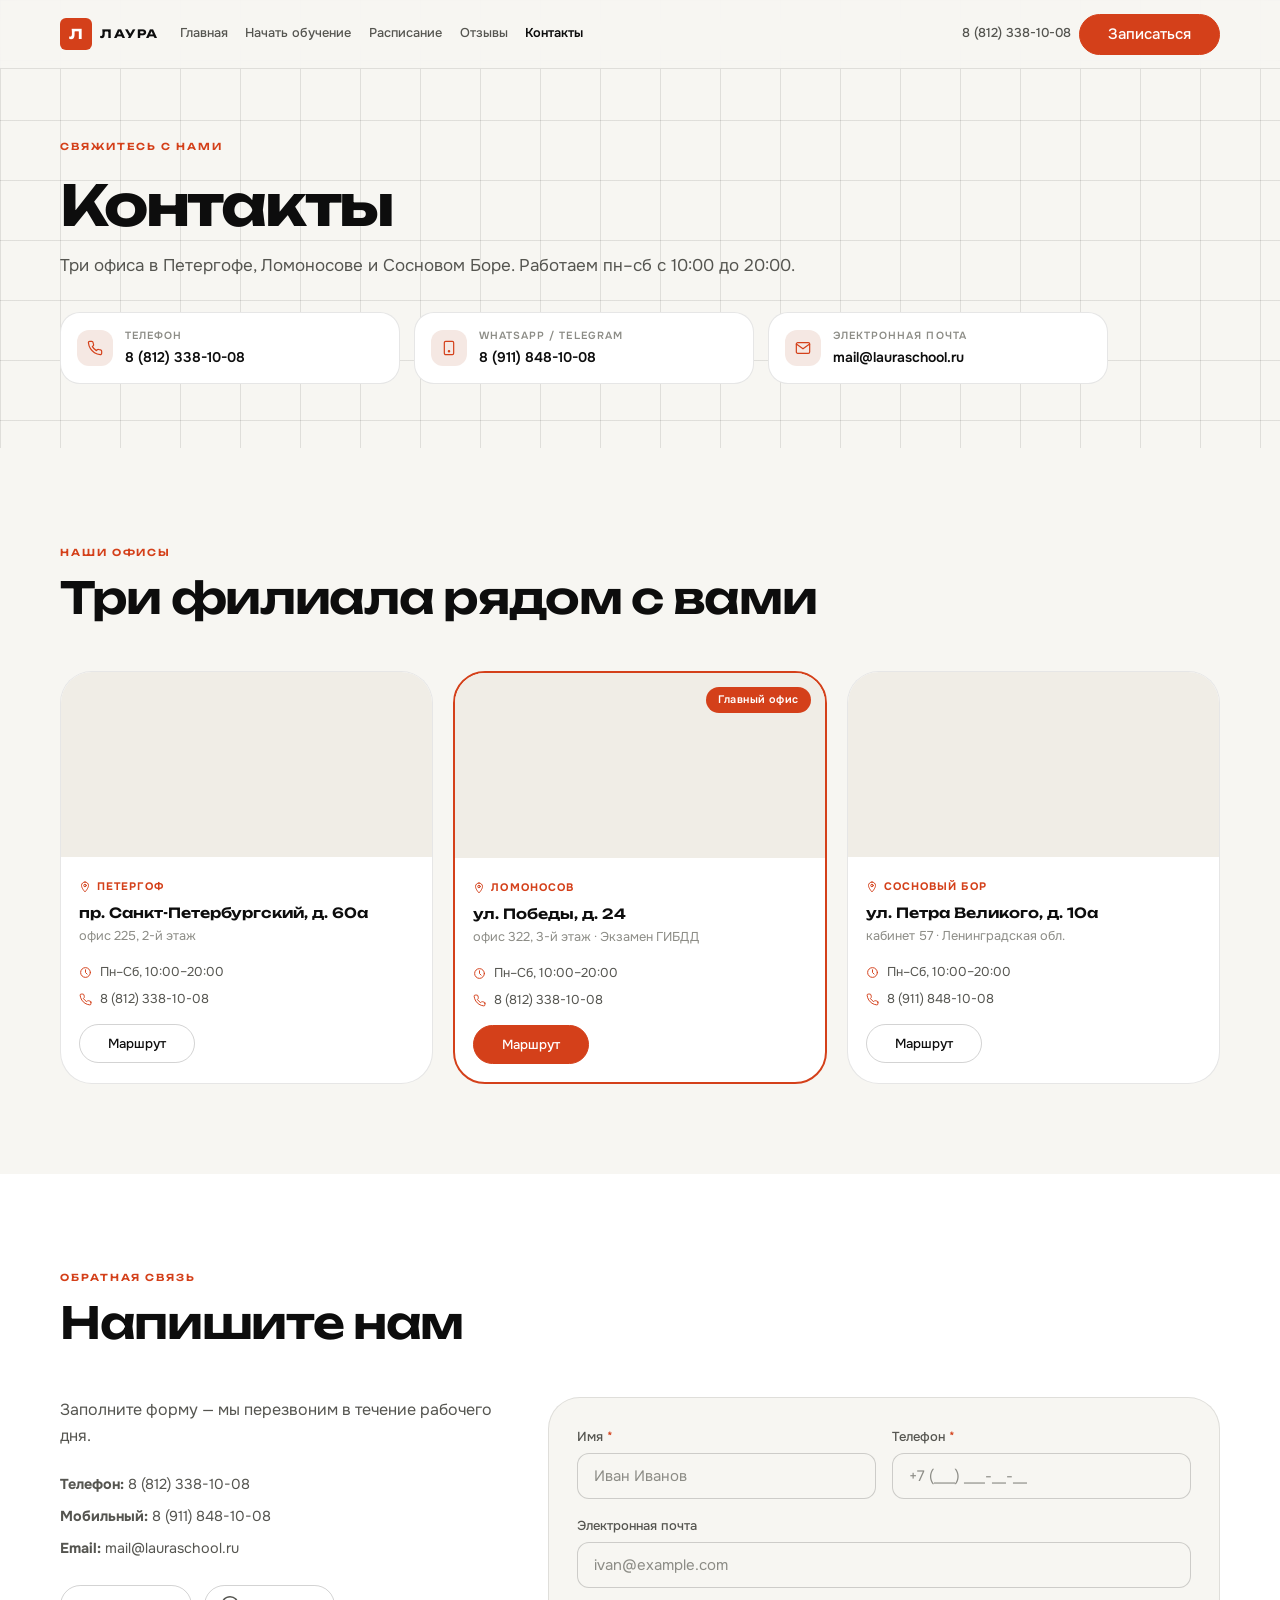
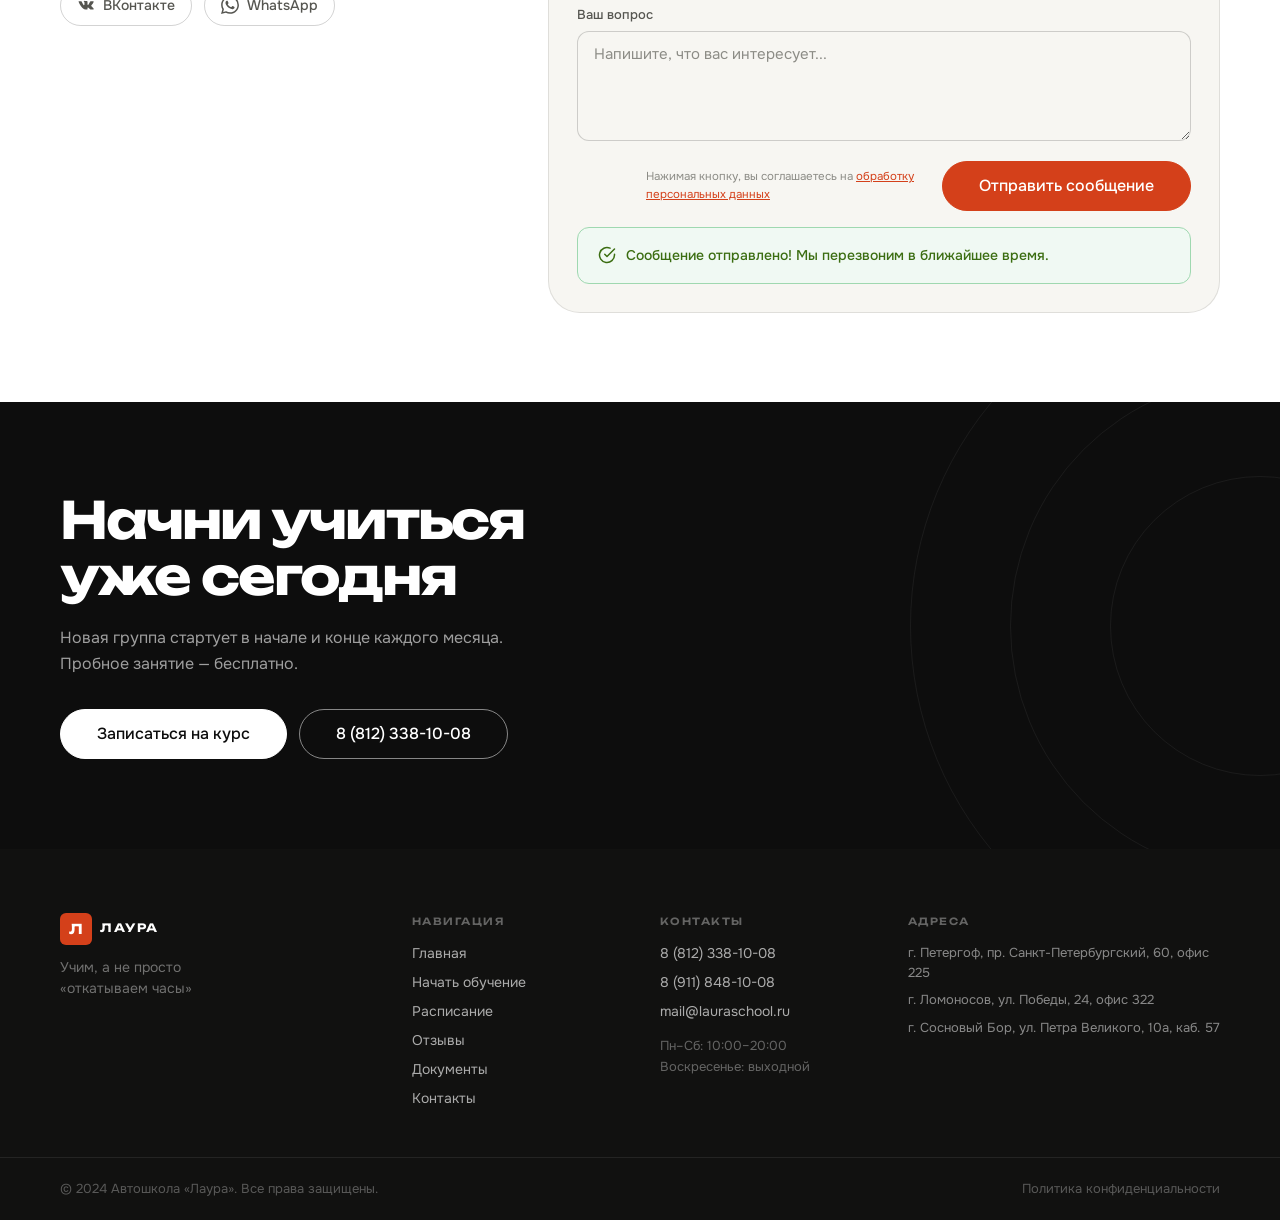
==== contacts.html @ 56fe79dd "first" ====
<!DOCTYPE html>
<html lang="ru">
<head>
  <meta charset="UTF-8">
  <meta name="viewport" content="width=device-width, initial-scale=1.0">
  <title>Контакты — Автошкола «Лаура»</title>
  <meta name="description" content="Контакты автошколы Лаура — адреса, телефоны, форма обратной связи">
  <link rel="preconnect" href="https://fonts.googleapis.com">
  <link rel="preconnect" href="https://fonts.gstatic.com" crossorigin>
  <link href="https://fonts.googleapis.com/css2?family=Unbounded:wght@300;400;600;700&family=Onest:wght@300;400;500;600&display=swap" rel="stylesheet">
  <link rel="stylesheet" href="style/main.css">
</head>
<body>
  <header class="header" id="header">
    <div class="header__inner container">
      <a href="index.html" class="logo">
        <span class="logo__mark">Л</span>
        <span class="logo__text">ЛАУРА</span>
      </a>
      <nav class="header__nav" aria-label="Основная навигация">
        <ul class="nav__list">
          <li class="nav__item"><a href="index.html" class="nav__link">Главная</a></li>
          <li class="nav__item"><a href="start.html" class="nav__link">Начать обучение</a></li>
          <li class="nav__item"><a href="schedule.html" class="nav__link">Расписание</a></li>
          <li class="nav__item"><a href="reviews.html" class="nav__link">Отзывы</a></li>
          <li class="nav__item"><a href="contacts.html" class="nav__link  nav__link--active">Контакты</a></li>
        </ul>
      </nav>
      <div class="header__actions">
        <a href="tel:88123381008" class="header__phone">8 (812) 338-10-08</a>
        <button class="btn btn--primary" onclick="openModal()">Записаться</button>
      </div>
      <button class="burger" id="burger" aria-label="Открыть меню" aria-expanded="false">
        <span class="burger__line"></span>
        <span class="burger__line"></span>
        <span class="burger__line"></span>
      </button>
    </div>
    <div class="mobile-menu" id="mobileMenu" aria-hidden="true">
      <ul class="mobile-menu__list">
        <li><a href="index.html" class="mobile-menu__link">Главная</a></li>
        <li><a href="start.html" class="mobile-menu__link">Начать обучение</a></li>
        <li><a href="schedule.html" class="mobile-menu__link">Расписание</a></li>
        <li><a href="reviews.html" class="mobile-menu__link">Отзывы</a></li>
        <li><a href="contacts.html" class="mobile-menu__link">Контакты</a></li>
      </ul>
      <a href="tel:88123381008" class="mobile-menu__phone">8 (812) 338-10-08</a>
      <button class="btn btn--primary" style="width:100%" onclick="openModal()">Записаться</button>
    </div>
  </header>
  <main>
    <section class="pg-hero">
      <div class="pg-hero__grid" aria-hidden="true"></div>
      <div class="container pg-hero__wrap">
        <span class="section__label">Свяжитесь с нами</span>
        <h1 class="pg-hero__title">Контакты</h1>
        <p class="pg-hero__sub">Три офиса в Петергофе, Ломоносове и Сосновом Боре. Работаем пн–сб с 10:00 до 20:00.</p>
        <div class="contacts-quick">
          <a href="tel:88123381008" class="cq-item">
            <div class="cq-item__ico"><svg width="16" height="16" viewBox="0 0 24 24" fill="none" stroke="currentColor" stroke-width="1.8" stroke-linecap="round"><path d="M22 16.92v3a2 2 0 01-2.18 2A19.79 19.79 0 0111.19 19a19.5 19.5 0 01-6-6A19.79 19.79 0 012.12 4.18 2 2 0 014.11 2h3a2 2 0 012 1.72c.127.96.361 1.903.7 2.81a2 2 0 01-.45 2.11L8.09 9.91a16 16 0 006 6l1.27-1.27a2 2 0 012.11-.45 12.84 12.84 0 002.81.7A2 2 0 0122 17z"/></svg></div>
            <div class="cq-item__wrap"><div class="cq-item__lbl">Телефон</div><div class="cq-item__val">8 (812) 338-10-08</div></div>
          </a>
          <a href="tel:89118481008" class="cq-item">
            <div class="cq-item__ico"><svg width="16" height="16" viewBox="0 0 24 24" fill="none" stroke="currentColor" stroke-width="1.8" stroke-linecap="round"><rect x="5" y="2" width="14" height="20" rx="2"/><circle cx="12" cy="17" r="1" fill="currentColor"/></svg></div>
            <div class="cq-item__wrap"><div class="cq-item__lbl">WhatsApp / Telegram</div><div class="cq-item__val">8 (911) 848-10-08</div></div>
          </a>
          <a href="mailto:mail@lauraschool.ru" class="cq-item">
            <div class="cq-item__ico"><svg width="16" height="16" viewBox="0 0 24 24" fill="none" stroke="currentColor" stroke-width="1.8" stroke-linecap="round"><path d="M4 4h16c1.1 0 2 .9 2 2v12c0 1.1-.9 2-2 2H4c-1.1 0-2-.9-2-2V6c0-1.1.9-2 2-2z"/><polyline points="22,6 12,13 2,6"/></svg></div>
            <div class="cq-item__wrap"><div class="cq-item__lbl">Электронная почта</div><div class="cq-item__val">mail@lauraschool.ru</div></div>
          </a>
        </div>
      </div>
    </section>

    <section class="section" style="background:var(--bg)">
      <div class="container">
        <div class="section__header"><span class="section__label">Наши офисы</span><h2 class="section__title">Три филиала рядом с вами</h2></div>
        <div class="offices">
          <article class="office-card">
            <div class="office-card__map"><iframe src="https://yandex.ru/map-widget/v1/?ll=29.9069%2C59.8756&z=16&text=%D0%9F%D0%B5%D1%82%D0%B5%D1%80%D0%B3%D0%BE%D1%84%20%D0%A1%D0%B0%D0%BD%D0%BA%D1%82-%D0%9F%D0%B5%D1%82%D0%B5%D1%80%D0%B1%D1%83%D1%80%D0%B3%D1%81%D0%BA%D0%B8%D0%B9%2060" width="100%" height="185" style="border:0" allowfullscreen loading="lazy" title="Офис в Петергофе"></iframe></div>
            <div class="office-card__body">
              <div class="office-card__city"><svg width="12" height="12" viewBox="0 0 24 24" fill="none" stroke="currentColor" stroke-width="2" stroke-linecap="round"><path d="M12 2C8.13 2 5 5.13 5 9c0 5.25 7 13 7 13s7-7.75 7-13c0-3.87-3.13-7-7-7z"/><circle cx="12" cy="9" r="2.5"/></svg>Петергоф</div>
              <h3 class="office-card__addr">пр. Санкт-Петербургский, д. 60а</h3>
              <p class="office-card__det">офис 225, 2-й этаж</p>
              <ul class="office-card__info">
                <li><svg width="13" height="13" viewBox="0 0 24 24" fill="none" stroke="currentColor" stroke-width="1.8" stroke-linecap="round"><circle cx="12" cy="12" r="9"/><path d="M12 7v5l3 3"/></svg>Пн–Сб, 10:00–20:00</li>
                <li><svg width="13" height="13" viewBox="0 0 24 24" fill="none" stroke="currentColor" stroke-width="1.8" stroke-linecap="round"><path d="M22 16.92v3a2 2 0 01-2.18 2A19.79 19.79 0 0111.19 19a19.5 19.5 0 01-6-6A19.79 19.79 0 012.12 4.18 2 2 0 014.11 2h3a2 2 0 012 1.72c.127.96.361 1.903.7 2.81a2 2 0 01-.45 2.11L8.09 9.91a16 16 0 006 6l1.27-1.27a2 2 0 012.11-.45 12.84 12.84 0 002.81.7A2 2 0 0122 17z"/></svg>8 (812) 338-10-08</li>
              </ul>
              <a href="https://yandex.ru/maps/?text=Петергоф+пр.+Санкт-Петербургский+60" target="_blank" rel="noopener" class="btn btn--outline" style="margin-top:.875rem;font-size:.82rem">Маршрут</a>
            </div>
          </article>
          <article class="office-card office-card--main">
            <div class="office-card__badge">Главный офис</div>
            <div class="office-card__map"><iframe src="https://yandex.ru/map-widget/v1/?ll=29.7742%2C59.9063&z=16&text=%D0%9B%D0%BE%D0%BC%D0%BE%D0%BD%D0%BE%D1%81%D0%BE%D0%B2%20%D1%83%D0%BB.%20%D0%9F%D0%BE%D0%B1%D0%B5%D0%B4%D1%8B%2024" width="100%" height="185" style="border:0" allowfullscreen loading="lazy" title="Офис в Ломоносове"></iframe></div>
            <div class="office-card__body">
              <div class="office-card__city"><svg width="12" height="12" viewBox="0 0 24 24" fill="none" stroke="currentColor" stroke-width="2" stroke-linecap="round"><path d="M12 2C8.13 2 5 5.13 5 9c0 5.25 7 13 7 13s7-7.75 7-13c0-3.87-3.13-7-7-7z"/><circle cx="12" cy="9" r="2.5"/></svg>Ломоносов</div>
              <h3 class="office-card__addr">ул. Победы, д. 24</h3>
              <p class="office-card__det">офис 322, 3-й этаж · Экзамен ГИБДД</p>
              <ul class="office-card__info">
                <li><svg width="13" height="13" viewBox="0 0 24 24" fill="none" stroke="currentColor" stroke-width="1.8" stroke-linecap="round"><circle cx="12" cy="12" r="9"/><path d="M12 7v5l3 3"/></svg>Пн–Сб, 10:00–20:00</li>
                <li><svg width="13" height="13" viewBox="0 0 24 24" fill="none" stroke="currentColor" stroke-width="1.8" stroke-linecap="round"><path d="M22 16.92v3a2 2 0 01-2.18 2A19.79 19.79 0 0111.19 19a19.5 19.5 0 01-6-6A19.79 19.79 0 012.12 4.18 2 2 0 014.11 2h3a2 2 0 012 1.72c.127.96.361 1.903.7 2.81a2 2 0 01-.45 2.11L8.09 9.91a16 16 0 006 6l1.27-1.27a2 2 0 012.11-.45 12.84 12.84 0 002.81.7A2 2 0 0122 17z"/></svg>8 (812) 338-10-08</li>
              </ul>
              <a href="https://yandex.ru/maps/?text=Ломоносов+улица+Победы+24" target="_blank" rel="noopener" class="btn btn--primary" style="margin-top:.875rem;font-size:.82rem">Маршрут</a>
            </div>
          </article>
          <article class="office-card">
            <div class="office-card__map"><iframe src="https://yandex.ru/map-widget/v1/?ll=29.1163%2C59.8962&z=16&text=%D0%A1%D0%BE%D1%81%D0%BD%D0%BE%D0%B2%D1%8B%D0%B9%20%D0%91%D0%BE%D1%80%20%D0%9F%D0%B5%D1%82%D1%80%D0%B0%20%D0%92%D0%B5%D0%BB%D0%B8%D0%BA%D0%BE%D0%B3%D0%BE%2010%D0%B0" width="100%" height="185" style="border:0" allowfullscreen loading="lazy" title="Офис в Сосновом Боре"></iframe></div>
            <div class="office-card__body">
              <div class="office-card__city"><svg width="12" height="12" viewBox="0 0 24 24" fill="none" stroke="currentColor" stroke-width="2" stroke-linecap="round"><path d="M12 2C8.13 2 5 5.13 5 9c0 5.25 7 13 7 13s7-7.75 7-13c0-3.87-3.13-7-7-7z"/><circle cx="12" cy="9" r="2.5"/></svg>Сосновый Бор</div>
              <h3 class="office-card__addr">ул. Петра Великого, д. 10а</h3>
              <p class="office-card__det">кабинет 57 · Ленинградская обл.</p>
              <ul class="office-card__info">
                <li><svg width="13" height="13" viewBox="0 0 24 24" fill="none" stroke="currentColor" stroke-width="1.8" stroke-linecap="round"><circle cx="12" cy="12" r="9"/><path d="M12 7v5l3 3"/></svg>Пн–Сб, 10:00–20:00</li>
                <li><svg width="13" height="13" viewBox="0 0 24 24" fill="none" stroke="currentColor" stroke-width="1.8" stroke-linecap="round"><path d="M22 16.92v3a2 2 0 01-2.18 2A19.79 19.79 0 0111.19 19a19.5 19.5 0 01-6-6A19.79 19.79 0 012.12 4.18 2 2 0 014.11 2h3a2 2 0 012 1.72c.127.96.361 1.903.7 2.81a2 2 0 01-.45 2.11L8.09 9.91a16 16 0 006 6l1.27-1.27a2 2 0 012.11-.45 12.84 12.84 0 002.81.7A2 2 0 0122 17z"/></svg>8 (911) 848-10-08</li>
              </ul>
              <a href="https://yandex.ru/maps/?text=Сосновый+Бор+Петра+Великого+10а" target="_blank" rel="noopener" class="btn btn--outline" style="margin-top:.875rem;font-size:.82rem">Маршрут</a>
            </div>
          </article>
        </div>
      </div>
    </section>

    <section class="section" style="background:var(--surface)">
      <div class="container">
        <div class="section__header"><span class="section__label">Обратная связь</span><h2 class="section__title">Напишите нам</h2></div>
        <div class="contact-layout">
          <div>
            <p style="font-size:1rem;color:var(--tx2);line-height:1.65;margin-bottom:1.5rem">Заполните форму — мы перезвоним в течение рабочего дня.</p>
            <address>
              <p style="font-size:.9rem;color:var(--tx2);margin-bottom:.5rem"><strong>Телефон:</strong> <a href="tel:88123381008">8 (812) 338-10-08</a></p>
              <p style="font-size:.9rem;color:var(--tx2);margin-bottom:.5rem"><strong>Мобильный:</strong> <a href="tel:89118481008">8 (911) 848-10-08</a></p>
              <p style="font-size:.9rem;color:var(--tx2);margin-bottom:1.5rem"><strong>Email:</strong> <a href="mailto:mail@lauraschool.ru">mail@lauraschool.ru</a></p>
            </address>
            <div class="social-links">
              <a href="https://vk.com/lauraschool" target="_blank" rel="noopener" class="soc-link">
                <svg width="18" height="18" viewBox="0 0 24 24" fill="currentColor"><path d="M21.547 7h-3.29a.743.743 0 00-.655.392s-1.312 2.416-1.734 3.23C14.734 12.813 14 12.126 14 11.11V7.603A1.104 1.104 0 0012.896 6.5h-2.474a1.982 1.982 0 00-1.75.813s1.255-.204 1.255 1.49c0 .42.022 1.626.04 2.64a.73.73 0 01-1.272.503 21.54 21.54 0 01-2.498-4.543.693.693 0 00-.63-.403h-2.99a.508.508 0 00-.48.685C3.005 10.175 6.918 18 11.38 18h1.878a.742.742 0 00.742-.742v-1.135a.73.73 0 011.23-.53l2.247 2.112a1.09 1.09 0 00.746.295h2.953c1.424 0 1.424-.988.647-1.753-.546-.538-2.518-2.617-2.518-2.617a1.02 1.02 0 01-.078-1.323c.637-.84 1.68-2.212 2.122-2.8.603-.804 1.697-2.507.197-2.507z"/></svg>
                ВКонтакте
              </a>
              <a href="https://wa.me/79118481008" target="_blank" rel="noopener" class="soc-link">
                <svg width="18" height="18" viewBox="0 0 24 24" fill="currentColor"><path d="M17.472 14.382c-.297-.149-1.758-.867-2.03-.967-.273-.099-.471-.148-.67.15-.197.297-.767.966-.94 1.164-.173.199-.347.223-.644.075-.297-.15-1.255-.463-2.39-1.475-.883-.788-1.48-1.761-1.653-2.059-.173-.297-.018-.458.13-.606.134-.133.298-.347.446-.52.149-.174.198-.298.298-.497.099-.198.05-.371-.025-.52-.075-.149-.669-1.612-.916-2.207-.242-.579-.487-.5-.669-.51-.173-.008-.371-.01-.57-.01-.198 0-.52.074-.792.372-.272.297-1.04 1.016-1.04 2.479 0 1.462 1.065 2.875 1.213 3.074.149.198 2.096 3.2 5.077 4.487.709.306 1.262.489 1.694.625.712.227 1.36.195 1.871.118.571-.085 1.758-.719 2.006-1.413.248-.694.248-1.289.173-1.413-.074-.124-.272-.198-.57-.347m-5.421 7.403h-.004a9.87 9.87 0 01-5.031-1.378l-.361-.214-3.741.982.998-3.648-.235-.374a9.86 9.86 0 01-1.51-5.26c.001-5.45 4.436-9.884 9.888-9.884 2.64 0 5.122 1.03 6.988 2.898a9.825 9.825 0 012.893 6.994c-.003 5.45-4.437 9.884-9.885 9.884m8.413-18.297A11.815 11.815 0 0012.05 0C5.495 0 .16 5.335.157 11.892c0 2.096.547 4.142 1.588 5.945L.057 24l6.305-1.654a11.882 11.882 0 005.683 1.448h.005c6.554 0 11.89-5.335 11.893-11.893a11.821 11.821 0 00-3.48-8.413z"/></svg>
                WhatsApp
              </a>
            </div>
          </div>
          <form class="contact-form" onsubmit="submitContact(event)" novalidate>
            <div class="form-fields">
              <div class="fields-row">
                <div class="field">
                  <label class="field__lbl" for="cf-name">Имя <span class="field__req">*</span></label>
                  <input class="field__inp" type="text" id="cf-name" name="name" placeholder="Иван Иванов" required autocomplete="name">
                </div>
                <div class="field">
                  <label class="field__lbl" for="cf-phone">Телефон <span class="field__req">*</span></label>
                  <input class="field__inp" type="tel" id="cf-phone" name="phone" placeholder="+7 (___) ___-__-__" required autocomplete="tel">
                </div>
              </div>
              <div class="field">
                <label class="field__lbl" for="cf-email">Электронная почта</label>
                <input class="field__inp" type="email" id="cf-email" name="email" placeholder="ivan@example.com" autocomplete="email">
              </div>
              <div class="field">
                <label class="field__lbl" for="cf-msg">Ваш вопрос</label>
                <textarea class="field__inp field__area" id="cf-msg" name="message" placeholder="Напишите, что вас интересует..." rows="4"></textarea>
              </div>
            </div>
            <div class="contact-form__footer">
              <p class="modal__privacy" style="text-align:left;max-width:280px">Нажимая кнопку, вы соглашаетесь на <a href="http://www.lauraschool.ru/img/documents/privat-policy.pdf" target="_blank">обработку персональных данных</a></p>
              <button type="submit" class="btn btn--primary btn--large">Отправить сообщение</button>
            </div>
            <div class="form-success" id="contactSuccess" hidden>
              <svg width="18" height="18" viewBox="0 0 24 24" fill="none" stroke="currentColor" stroke-width="2" stroke-linecap="round" stroke-linejoin="round"><path d="M22 11.08V12a10 10 0 11-5.93-9.14"/><polyline points="22 4 12 14.01 9 11.01"/></svg>
              Сообщение отправлено! Мы перезвоним в ближайшее время.
            </div>
          </form>
        </div>
      </div>
    </section>
    <section class="cta">
      <div class="container cta__inner">
        <div class="cta__body">
          <h2 class="cta__title">Начни учиться<br>уже сегодня</h2>
          <p class="cta__text">Новая группа стартует в начале и конце каждого месяца. Пробное занятие — бесплатно.</p>
          <div class="cta__btns">
            <button class="btn btn--white btn--large" onclick="openModal()">Записаться на курс</button>
            <a href="tel:88123381008" class="btn btn--outline-white btn--large">8 (812) 338-10-08</a>
          </div>
        </div>
        <div class="cta__rings" aria-hidden="true">
          <div class="cta__ring cta__ring--1"></div>
          <div class="cta__ring cta__ring--2"></div>
          <div class="cta__ring cta__ring--3"></div>
        </div>
      </div>
    </section>
  </main>
  <footer class="footer">
    <div class="container">
      <div class="footer__grid">
        <div>
          <a href="index.html" class="logo">
            <span class="logo__mark">Л</span>
            <span class="logo__text" style="color:#fff">ЛАУРА</span>
          </a>
          <p class="footer__tag">Учим, а не просто<br>«откатываем часы»</p>
        </div>
        <div>
          <p class="footer__ttl">Навигация</p>
          <ul class="footer__list">
            <li><a href="index.html">Главная</a></li>
            <li><a href="start.html">Начать обучение</a></li>
            <li><a href="schedule.html">Расписание</a></li>
            <li><a href="reviews.html">Отзывы</a></li>
            <li><a href="documents.html">Документы</a></li>
            <li><a href="contacts.html">Контакты</a></li>
          </ul>
        </div>
        <div>
          <p class="footer__ttl">Контакты</p>
          <ul class="footer__list">
            <li><a href="tel:88123381008">8 (812) 338-10-08</a></li>
            <li><a href="tel:89118481008">8 (911) 848-10-08</a></li>
            <li><a href="mailto:mail@lauraschool.ru">mail@lauraschool.ru</a></li>
          </ul>
          <p class="footer__hrs">Пн–Сб: 10:00–20:00<br>Воскресенье: выходной</p>
        </div>
        <div class="footer__addr-col">
          <p class="footer__ttl">Адреса</p>
          <ul class="footer__list">
            <li>г. Петергоф, пр. Санкт-Петербургский, 60, офис 225</li>
            <li>г. Ломоносов, ул. Победы, 24, офис 322</li>
            <li>г. Сосновый Бор, ул. Петра Великого, 10а, каб. 57</li>
          </ul>
        </div>
      </div>
    </div>
    <div class="footer__bot">
      <div class="container">
        <p>© 2024 Автошкола «Лаура». Все права защищены.</p>
        <a href="http://www.lauraschool.ru/img/documents/privat-policy.pdf" target="_blank" rel="noopener">Политика конфиденциальности</a>
      </div>
    </div>
  </footer>
  <div class="modal-overlay" id="modalOverlay" aria-hidden="true" role="dialog" aria-modal="true" aria-label="Запись на курс">
    <div class="modal">
      <button class="modal__close" onclick="closeModal()" aria-label="Закрыть">
        <svg width="18" height="18" viewBox="0 0 20 20" fill="none"><path d="M4 4l12 12M16 4L4 16" stroke="currentColor" stroke-width="1.8" stroke-linecap="round"/></svg>
      </button>
      <h2 class="modal__title">Записаться на курс</h2>
      <p class="modal__sub">Оставьте заявку — мы перезвоним в ближайшее время</p>
      <form class="modal__form" onsubmit="submitForm(event)" novalidate>
        <div class="field">
          <label class="field__lbl" for="m-name">Ваше имя</label>
          <input class="field__inp" type="text" id="m-name" name="name" placeholder="Иван Иванов" required autocomplete="name">
        </div>
        <div class="field">
          <label class="field__lbl" for="m-phone">Номер телефона</label>
          <input class="field__inp" type="tel" id="m-phone" name="phone" placeholder="+7 (___) ___-__-__" required autocomplete="tel">
        </div>
        <div class="field">
          <label class="field__lbl" for="m-cat">Категория</label>
          <select class="field__inp" id="m-cat" name="category">
            <option value="B">Категория B (автомобиль)</option>
            <option value="A">Категория A (мотоцикл)</option>
          </select>
        </div>
        <button type="submit" class="btn btn--primary btn--full">Отправить заявку</button>
        <p class="modal__privacy">Нажимая кнопку, вы соглашаетесь на <a href="http://www.lauraschool.ru/img/documents/privat-policy.pdf" target="_blank">обработку персональных данных</a></p>
      </form>
    </div>
  </div>
  <script src="javascript/main.js"></script>
</body>
</html>
---- style/main.css ----
/* ============================================================
   АВТОШКОЛА «ЛАУРА» — style.css  v6
   Одна светлая тема · Полная адаптивность
   ============================================================ */

/* ── TOKENS ────────────────────────────────────────────────── */
:root {
  --accent:      #d4401a;
  --accent-lt:   #f5e8e3;
  --accent-dk:   #a02e10;
  --bg:          #f7f6f2;
  --surface:     #ffffff;
  --surface-alt: #f0ede6;
  --tx1: #0d0d0d;
  --tx2: #555550;
  --tx3: #8c8c86;
  --bd:    rgba(13,13,13,.10);
  --bd-md: rgba(13,13,13,.18);
  --fh: 'Unbounded', sans-serif;
  --fb: 'Onest', sans-serif;
  --r-sm: 6px; --r-md: 12px; --r-lg: 20px; --r-xl: 32px; --r-pill: 9999px;
  --sh-card:  0 2px 20px rgba(13,13,13,.06), 0 1px 4px rgba(13,13,13,.04);
  --sh-hover: 0 8px 40px rgba(13,13,13,.12), 0 2px 8px rgba(13,13,13,.06);
  --ease: .25s cubic-bezier(.4,0,.2,1);
  --ease-md: .4s cubic-bezier(.4,0,.2,1);
  --max-w: 1240px;
  --pad-x: clamp(1rem, 4vw, 2.5rem);
  --hdr-h: 68px;
}

/* ── RESET ─────────────────────────────────────────────────── */
*, *::before, *::after { box-sizing: border-box; margin: 0; padding: 0; }
html { scroll-behavior: smooth; -webkit-text-size-adjust: 100%; }
body {
  font-family: var(--fb); font-size: 1rem; line-height: 1.65;
  color: var(--tx1); background: var(--bg); -webkit-font-smoothing: antialiased;
}
img       { display: block; max-width: 100%; height: auto; }
a         { color: inherit; text-decoration: none; }
ul, ol    { list-style: none; }
button    { cursor: pointer; font-family: inherit; }
address   { font-style: normal; }

/* ── LAYOUT ────────────────────────────────────────────────── */
.container { width: 100%; max-width: var(--max-w); margin: 0 auto; padding: 0 var(--pad-x); }
.section   { padding: clamp(3rem, 7vw, 6rem) 0; }
.section__header { margin-bottom: clamp(1.75rem, 4vw, 3rem); }
.section__label  {
  display: inline-block; font-family: var(--fh);
  font-size: .6rem; font-weight: 600; letter-spacing: .2em; text-transform: uppercase;
  color: var(--accent); margin-bottom: .75rem;
}
.section__title  {
  font-family: var(--fh); font-size: clamp(1.5rem, 3.5vw, 2.75rem);
  font-weight: 600; line-height: 1.15; letter-spacing: -.03em; color: var(--tx1);
}

/* ── BUTTONS ───────────────────────────────────────────────── */
.btn {
  display: inline-flex; align-items: center; justify-content: center; gap: .5rem;
  padding: .75rem 1.75rem;
  border-radius: var(--r-pill);
  font-family: var(--fb); font-size: .9375rem; font-weight: 500; line-height: 1;
  border: 1.5px solid transparent;
  transition: background var(--ease), color var(--ease), border-color var(--ease), transform var(--ease), box-shadow var(--ease);
  white-space: nowrap; cursor: pointer; text-decoration: none;
}
.btn:active { transform: scale(.97); }
.btn--primary { background: var(--accent); color: #fff; border-color: var(--accent); }
.btn--primary:hover { background: var(--accent-dk); border-color: var(--accent-dk); box-shadow: 0 4px 20px rgba(212,64,26,.35); }
.btn--outline { background: transparent; color: var(--tx1); border-color: var(--bd-md); }
.btn--outline:hover { background: var(--tx1); color: #fff; border-color: var(--tx1); }
.btn--white   { background: #fff; color: #0d0d0d; border-color: #fff; }
.btn--white:hover { background: var(--bg); }
.btn--outline-white { background: transparent; color: #fff; border-color: rgba(255,255,255,.5); }
.btn--outline-white:hover { background: rgba(255,255,255,.12); border-color: #fff; }
.btn--large { padding: 1rem 2.25rem; font-size: 1rem; }
.btn--full  { width: 100%; }

/* ── HEADER ────────────────────────────────────────────────── */
.header {
  position: fixed; top: 0; left: 0; right: 0; z-index: 100;
  background: rgba(247,246,242,.92);
  backdrop-filter: blur(16px); -webkit-backdrop-filter: blur(16px);
  border-bottom: 1px solid var(--bd);
  transition: background var(--ease), box-shadow var(--ease);
}
.header--scrolled { background: rgba(247,246,242,.98); box-shadow: 0 1px 20px rgba(13,13,13,.08); }
.header__inner { display: flex; align-items: center; height: var(--hdr-h); }

/* Logo */
.logo { display: flex; align-items: center; gap: .5rem; flex-shrink: 0; margin-right: .75rem; }
.logo__mark {
  display: flex; align-items: center; justify-content: center;
  width: 32px; height: 32px; background: var(--accent); color: #fff;
  border-radius: var(--r-sm); font-family: var(--fh); font-size: .85rem; font-weight: 700; flex-shrink: 0;
}
.logo__text {
  font-family: var(--fh); font-size: .72rem; font-weight: 700;
  letter-spacing: .14em; color: var(--tx1); white-space: nowrap;
}

/* Nav */
.header__nav { flex: 1 1 auto; min-width: 0; overflow: hidden; margin-right: .5rem; }
.nav__list   { display: flex; align-items: center; flex-wrap: nowrap; white-space: nowrap; }
.nav__link   {
  display: block; padding: .4rem .55rem; border-radius: var(--r-pill);
  font-size: .8rem; font-weight: 500; white-space: nowrap; color: var(--tx2);
  transition: color var(--ease), background var(--ease);
}
.nav__link:hover    { color: var(--tx1); background: var(--surface-alt); }
.nav__link--active  { color: var(--tx1); font-weight: 600; }

/* Header actions */
.header__actions { display: flex; align-items: center; gap: .5rem; flex-shrink: 0; margin-left: auto; }
.header__phone   { font-size: .8rem; font-weight: 500; color: var(--tx2); white-space: nowrap; transition: color var(--ease); }
.header__phone:hover { color: var(--accent); }

/* Burger */
.burger {
  display: none; flex-direction: column; justify-content: center; gap: 5px;
  width: 40px; height: 40px; background: none; border: none; padding: 8px; flex-shrink: 0; margin-left: .5rem;
}
.burger__line { display: block; height: 1.5px; background: var(--tx1); border-radius: 2px; transition: transform var(--ease), opacity var(--ease); }
.burger--open .burger__line:nth-child(1) { transform: rotate(45deg) translate(4.5px,4.5px); }
.burger--open .burger__line:nth-child(2) { opacity: 0; }
.burger--open .burger__line:nth-child(3) { transform: rotate(-45deg) translate(4.5px,-4.5px); }

/* Mobile menu */
.mobile-menu { display: none; background: var(--surface); border-top: 1px solid var(--bd); padding: 1.5rem var(--pad-x) 2rem; }
.mobile-menu--open { display: block; }
.mobile-menu__list { display: flex; flex-direction: column; gap: 0; margin-bottom: 1.25rem; }
.mobile-menu__link { display: block; padding: .75rem 0; font-size: 1.0625rem; font-weight: 500; color: var(--tx1); border-bottom: 1px solid var(--bd); }
.mobile-menu__phone { display: block; font-size: 1.25rem; font-weight: 600; margin-bottom: 1rem; color: var(--tx1); }

/* ── HERO ──────────────────────────────────────────────────── */
.hero {
  position: relative; min-height: 100svh;
  display: flex; align-items: center;
  background: var(--bg); padding-top: var(--hdr-h); overflow: hidden;
}
.hero__bg-grid {
  position: absolute; inset: 0;
  background-image: linear-gradient(var(--bd) 1px,transparent 1px), linear-gradient(90deg,var(--bd) 1px,transparent 1px);
  background-size: 60px 60px; pointer-events: none;
}
.hero__glow  { position: absolute; border-radius: 50%; pointer-events: none; }
.hero__glow--1 { width: 600px; height: 600px; right: -200px; top: -150px; background: radial-gradient(circle,rgba(212,64,26,.08),transparent 70%); }
.hero__glow--2 { width: 400px; height: 400px; left: -100px; bottom: 0; background: radial-gradient(circle,rgba(212,64,26,.05),transparent 70%); }
.hero__inner {
  position: relative; display: grid; grid-template-columns: 1fr 1fr;
  gap: clamp(2rem,5vw,5rem); align-items: center;
  padding-top: clamp(2rem,5vw,4rem); padding-bottom: clamp(2rem,5vw,4rem);
}
.hero__content { max-width: 560px; }
.badge { display: inline-flex; align-items: center; gap: .5rem; padding: .375rem 1rem; border-radius: var(--r-pill); background: var(--accent-lt); font-size: .8125rem; font-weight: 500; color: var(--accent); margin-bottom: 1.5rem; }
.badge__dot { width: 7px; height: 7px; border-radius: 50%; background: var(--accent); animation: pulse 2s infinite; }
@keyframes pulse { 0%,100%{opacity:1} 50%{opacity:.4} }
.hero__title { font-family: var(--fh); font-size: clamp(2.25rem,5.5vw,4.5rem); font-weight: 700; line-height: 1.05; letter-spacing: -.04em; color: var(--tx1); margin-bottom: 1.25rem; }
.hero__title em { font-style: italic; color: var(--accent); }
.hero__sub  { font-size: clamp(.9375rem,1.5vw,1.125rem); color: var(--tx2); max-width: 440px; margin-bottom: 2rem; line-height: 1.6; }
.prices     { display: flex; align-items: center; gap: 1.5rem; padding: 1.25rem 1.5rem; background: var(--surface); border: 1px solid var(--bd); border-radius: var(--r-lg); margin-bottom: 1rem; flex-wrap: wrap; }
.prices__item { display: flex; flex-direction: column; gap: .2rem; }
.prices__cat  { font-size: .72rem; font-weight: 600; text-transform: uppercase; letter-spacing: .08em; color: var(--tx3); }
.prices__val  { font-family: var(--fh); font-size: 1.375rem; font-weight: 700; color: var(--tx1); }
.prices__note { font-size: .72rem; color: var(--tx3); }
.prices__div  { width: 1px; height: 40px; background: var(--bd-md); flex-shrink: 0; }
.hero__trial  { display: flex; align-items: center; gap: .5rem; font-size: .875rem; font-weight: 500; color: var(--tx2); margin-bottom: 2rem; }
.hero__actions { display: flex; flex-wrap: wrap; gap: .75rem; }
.hero__visual  { display: flex; flex-direction: column; gap: 1rem; }
.card-car       { background: var(--tx1); color: #fff; border-radius: var(--r-xl); padding: 2rem; }
.card-car__label{ font-size: .72rem; font-weight: 500; text-transform: uppercase; letter-spacing: .1em; color: rgba(255,255,255,.5); margin-bottom: .375rem; }
.card-car__model{ font-family: var(--fh); font-size: 1.5rem; font-weight: 600; margin-bottom: 1rem; }
.card-car__tags { display: flex; flex-wrap: wrap; gap: .5rem; margin-bottom: 1.5rem; }
.tag            { padding: .25rem .75rem; border-radius: var(--r-pill); border: 1px solid rgba(255,255,255,.2); font-size: .72rem; font-weight: 500; color: rgba(255,255,255,.8); }
.card-car__icon { color: #fff; opacity: .8; }
.card-car__icon svg { width: 100%; height: auto; }
.stat-cards { display: grid; grid-template-columns: repeat(3,1fr); gap: .75rem; }
.stat-card  { background: var(--surface); border: 1px solid var(--bd); border-radius: var(--r-lg); padding: 1.25rem 1rem; text-align: center; transition: box-shadow var(--ease),transform var(--ease); }
.stat-card:hover { box-shadow: var(--sh-card); transform: translateY(-2px); }
.stat-card__num   { display: block; font-family: var(--fh); font-size: 1.75rem; font-weight: 700; color: var(--accent); line-height: 1; margin-bottom: .25rem; }
.stat-card__label { font-size: .72rem; color: var(--tx3); font-weight: 500; }
.hero__scroll {
  position: absolute; bottom: 2rem; left: 50%; transform: translateX(-50%);
  display: flex; flex-direction: column; align-items: center; gap: .375rem;
  font-size: .68rem; text-transform: uppercase; letter-spacing: .12em; color: var(--tx3);
  text-decoration: none; animation: scrollBounce 2s infinite; transition: color var(--ease);
}
.hero__scroll:hover { color: var(--accent); }
@keyframes scrollBounce { 0%,100%{transform:translateX(-50%) translateY(0)} 50%{transform:translateX(-50%) translateY(6px)} }

/* ── ADVANTAGES ─────────────────────────────────────────────── */
.advantages { background: var(--surface); }
.adv-grid   { display: grid; grid-template-columns: repeat(3,1fr); gap: 1.5rem; }
.adv-card   { padding: 1.75rem; background: var(--bg); border-radius: var(--r-lg); border: 1px solid var(--bd); transition: box-shadow var(--ease),transform var(--ease),border-color var(--ease); }
.adv-card:hover { box-shadow: var(--sh-hover); transform: translateY(-4px); border-color: var(--accent); }
.adv-card__icon { width: 48px; height: 48px; display: flex; align-items: center; justify-content: center; background: var(--accent-lt); border-radius: var(--r-md); margin-bottom: 1.25rem; color: var(--accent); }
.adv-card__icon svg { width: 26px; height: 26px; }
.adv-card__title { font-family: var(--fh); font-size: .875rem; font-weight: 600; margin-bottom: .625rem; color: var(--tx1); }
.adv-card__text  { font-size: .875rem; color: var(--tx2); line-height: 1.6; }

/* ── WHY ────────────────────────────────────────────────────── */
.why       { background: var(--bg); }
.why__grid { display: grid; grid-template-columns: 1fr 1fr; gap: clamp(2rem,6vw,6rem); align-items: center; }
.why__pts  { display: flex; flex-direction: column; gap: 1.25rem; margin-bottom: 2.5rem; }
.why__pt   { display: flex; gap: 1rem; align-items: flex-start; }
.why__num  { font-family: var(--fh); font-size: .72rem; font-weight: 700; color: var(--accent); padding-top: .25rem; flex-shrink: 0; width: 24px; }
.why__pt p { font-size: .9375rem; color: var(--tx2); line-height: 1.6; }
.gal-grid  { display: grid; grid-template-columns: 1fr 1fr; gap: .75rem; }
.gal-item  { border-radius: var(--r-lg); overflow: hidden; aspect-ratio: 4/3; }
.gal-item--tall { grid-row: span 2; aspect-ratio: unset; }
.gal-item img { width: 100%; height: 100%; object-fit: cover; transition: transform var(--ease-md); }
.gal-item:hover img { transform: scale(1.04); }

/* ── TEAM ──────────────────────────────────────────────────── */
.team { background: var(--surface); }
.team-group { margin-bottom: 3rem; }
.team-group:last-child { margin-bottom: 0; }
.team-group__title {
  display: inline-flex; align-items: center; gap: .625rem;
  font-family: var(--fh); font-size: .65rem; font-weight: 700; text-transform: uppercase; letter-spacing: .1em; color: var(--tx3);
  margin-bottom: 1.5rem; padding-bottom: .75rem; border-bottom: 2px solid var(--bd-md); width: 100%;
}
.team-group__title svg { color: var(--accent); }

/* ── Common card base ── */
.instr-card {
  background: var(--bg); border-radius: var(--r-lg); border: 1px solid var(--bd);
  overflow: hidden; transition: box-shadow var(--ease), transform var(--ease);
}
.instr-card:hover { box-shadow: var(--sh-hover); transform: translateY(-4px); }

/* ── Photo: SAME aspect ratio for ALL cards (leaders, teachers, drivers) ── */
.instr-card__photo {
  width: 100%;
  aspect-ratio: 4/3;
  overflow: hidden;
  background: var(--surface-alt);
  flex-shrink: 0;
}
.instr-card__photo img {
  width: 100%; height: 100%;
  object-fit: cover; object-position: top center;
  transition: transform var(--ease-md);
}
.instr-card:hover .instr-card__photo img { transform: scale(1.05); }

/* No-photo placeholder */
.instr-card__photo--empty { display: flex; align-items: center; justify-content: center; }
.instr-card__initials {
  width: 80px; height: 80px; border-radius: 50%;
  background: var(--accent-lt); color: var(--accent);
  font-family: var(--fh); font-size: 1.375rem; font-weight: 700;
  display: flex; align-items: center; justify-content: center;
}

/* Card body */
.instr-card__body  { padding: 1.125rem; }
.instr-card__role  { display: inline-block; padding: .25rem .75rem; background: var(--accent); color: #fff; border-radius: var(--r-pill); font-size: .68rem; font-weight: 700; text-transform: uppercase; letter-spacing: .08em; margin-bottom: .5rem; }
.instr-card__name  { font-family: var(--fh); font-size: .875rem; font-weight: 600; line-height: 1.3; letter-spacing: -.01em; margin-bottom: .875rem; color: var(--tx1); }
.instr-card__info  { display: flex; flex-direction: column; gap: .375rem; }
.instr-card__info li { display: grid; grid-template-columns: 6.5rem 1fr; gap: .4rem; font-size: .8rem; color: var(--tx2); align-items: start; }
.instr-card__info li span { color: var(--tx3); font-size: .75rem; padding-top: .075rem; }
.instr-card__cats  { display: flex; flex-wrap: wrap; gap: .25rem; }
.cat { display: inline-flex; align-items: center; justify-content: center; width: 24px; height: 24px; border-radius: var(--r-sm); background: var(--accent); color: #fff; font-size: .7rem; font-weight: 700; font-family: var(--fh); }

/* ── Leader grid: 2 cols, taller photo via override ── */
.instr-grid--leaders {
  display: grid; grid-template-columns: repeat(2,1fr); gap: 2rem;
}
.instr-grid--leaders .instr-card__photo {
  aspect-ratio: 3/4;
}
.instr-grid--leaders .instr-card__name { font-size: 1rem; }

/* ── Teacher grid: 2 cols, same portrait ratio ── */
.instr-grid--teach {
  display: grid; grid-template-columns: repeat(2,1fr); gap: 1.5rem;
}

/* ── Driver grid: 3 cols ── */
.instr-grid {
  display: grid; grid-template-columns: repeat(3,1fr); gap: 1.5rem;
}

/* ── PHOTO GALLERY ──────────────────────────────────────────── */
.photo-gallery { background: var(--bg); }
.photo-grid    { display: grid; grid-template-columns: repeat(3,1fr); grid-auto-rows: 220px; gap: .75rem; }
.photo-item    { border-radius: var(--r-lg); overflow: hidden; }
.photo-item--wide { grid-column: span 2; }
.photo-item img { width: 100%; height: 100%; object-fit: cover; transition: transform var(--ease-md); }
.photo-item:hover img { transform: scale(1.05); }

/* ── CTA ────────────────────────────────────────────────────── */
.cta        { background: #0d0d0d; position: relative; overflow: hidden; padding: clamp(3rem,7vw,6rem) 0; }
.cta__inner { position: relative; z-index: 1; display: flex; align-items: center; gap: 3rem; }
.cta__body  { flex: 1; }
.cta__title { font-family: var(--fh); font-size: clamp(1.75rem,4vw,3.5rem); font-weight: 700; line-height: 1.1; letter-spacing: -.04em; color: #fff; margin-bottom: 1.25rem; }
.cta__text  { font-size: 1rem; color: rgba(255,255,255,.6); max-width: 480px; line-height: 1.65; margin-bottom: 2rem; }
.cta__btns  { display: flex; flex-wrap: wrap; gap: .75rem; }
.cta__rings { position: absolute; right: 0; top: 50%; transform: translateY(-50%); }
.cta__ring  { position: absolute; border-radius: 50%; border: 1px solid rgba(255,255,255,.06); transform: translate(-50%,-50%); }
.cta__ring--1 { width: 300px; height: 300px; }
.cta__ring--2 { width: 500px; height: 500px; }
.cta__ring--3 { width: 700px; height: 700px; }

/* ── FOOTER ─────────────────────────────────────────────────── */
.footer      { background: #111110; color: rgba(255,255,255,.7); padding-top: 4rem; }
.footer__grid { display: grid; grid-template-columns: 1.5fr 1fr 1fr 1.5fr; gap: 2.5rem; padding-bottom: 3rem; }
.footer .logo__text { color: #fff; }
.footer .logo__mark { background: var(--accent); }
.footer__tag  { font-size: .875rem; color: rgba(255,255,255,.4); line-height: 1.5; margin-top: .75rem; }
.footer__ttl  { font-family: var(--fh); font-size: .62rem; font-weight: 600; text-transform: uppercase; letter-spacing: .15em; color: rgba(255,255,255,.35); margin-bottom: .875rem; }
.footer__list { display: flex; flex-direction: column; gap: .5rem; }
.footer__list a  { font-size: .875rem; color: rgba(255,255,255,.65); transition: color var(--ease); }
.footer__list a:hover { color: #fff; }
.footer__list li { font-size: .8125rem; color: rgba(255,255,255,.5); line-height: 1.5; }
.footer__hrs  { margin-top: .875rem; font-size: .8125rem; color: rgba(255,255,255,.35); line-height: 1.6; }
.footer__bot  { border-top: 1px solid rgba(255,255,255,.08); padding: 1.25rem 0; }
.footer__bot .container { display: flex; justify-content: space-between; align-items: center; gap: 1rem; flex-wrap: wrap; }
.footer__bot p, .footer__bot a { font-size: .8125rem; color: rgba(255,255,255,.3); }
.footer__bot a:hover { color: rgba(255,255,255,.65); }

/* ── MODAL ──────────────────────────────────────────────────── */
.modal-overlay {
  position: fixed; inset: 0; z-index: 200;
  background: rgba(13,13,13,.6); backdrop-filter: blur(8px); -webkit-backdrop-filter: blur(8px);
  display: flex; align-items: center; justify-content: center; padding: 1rem;
  opacity: 0; visibility: hidden; transition: opacity var(--ease), visibility var(--ease);
}
.modal-overlay--open { opacity: 1; visibility: visible; }
.modal {
  background: var(--surface); border-radius: var(--r-xl); padding: clamp(1.5rem,4vw,2.5rem);
  width: 100%; max-width: 440px; position: relative;
  transform: scale(.95) translateY(10px); transition: transform var(--ease);
  max-height: 90svh; overflow-y: auto;
}
.modal-overlay--open .modal { transform: scale(1) translateY(0); }
.modal__close {
  position: sticky; top: 0; float: right; width: 34px; height: 34px;
  border-radius: 50%; background: var(--bg); border: none;
  display: flex; align-items: center; justify-content: center;
  color: var(--tx2); cursor: pointer; padding: 0; transition: background var(--ease);
  z-index: 1;
}
.modal__close:hover { background: var(--surface-alt); color: var(--tx1); }
.modal__title   { font-family: var(--fh); font-size: 1.375rem; font-weight: 700; letter-spacing: -.03em; margin-bottom: .375rem; color: var(--tx1); padding-right: 2.5rem; }
.modal__sub     { font-size: .875rem; color: var(--tx3); margin-bottom: 1.75rem; }
.modal__form    { display: flex; flex-direction: column; gap: .875rem; }
.modal__privacy { font-size: .72rem; color: var(--tx3); text-align: center; line-height: 1.5; }
.modal__privacy a { color: var(--accent); text-decoration: underline; }

/* ── FORMS ──────────────────────────────────────────────────── */
.field     { display: flex; flex-direction: column; gap: .35rem; }
.field__lbl{ font-size: .8125rem; font-weight: 500; color: var(--tx2); }
.field__req{ color: var(--accent); }
.field__inp{
  padding: .75rem 1rem; border-radius: var(--r-md);
  border: 1.5px solid var(--bd-md);
  font-family: var(--fb); font-size: .9375rem; color: var(--tx1); background: var(--bg);
  transition: border-color var(--ease), box-shadow var(--ease);
  outline: none; appearance: none; width: 100%;
}
.field__inp:focus { border-color: var(--accent); box-shadow: 0 0 0 3px rgba(212,64,26,.12); }
.field__inp::placeholder { color: var(--tx3); }
.field__area { resize: vertical; min-height: 110px; }
.hp-field    { position: absolute; left: -9999px; top: -9999px; opacity: 0; pointer-events: none; }

/* Status messages */
.form-msg { display: flex; align-items: center; gap: .625rem; padding: .875rem 1rem; border-radius: var(--r-md); font-size: .875rem; font-weight: 500; }
.form-msg--ok   { background: #f0f9f3; border: 1px solid #9fd8b0; color: #27590a; }
.form-msg--err  { background: #fef2f2; border: 1px solid #fca5a5; color: #7f1d1d; }
.form-msg--wait { background: var(--surface-alt); border: 1px solid var(--bd); color: var(--tx2); }
.form-msg svg   { flex-shrink: 0; }
@keyframes spin { to { transform: rotate(360deg); } }
.spin { animation: spin .8s linear infinite; }

/* ── PAGE HERO (inner pages) ────────────────────────────────── */
.pg-hero  {
  position: relative; background: var(--bg);
  padding-top: calc(var(--hdr-h) + clamp(2.5rem,5vw,4rem));
  padding-bottom: clamp(2.5rem,5vw,4rem); overflow: hidden;
}
.sch-hero {
  padding-top: calc(var(--hdr-h) + clamp(2.5rem,5vw,4rem));
  padding-bottom: clamp(2.5rem,5vw,4rem); background: var(--surface);
}
.pg-hero__grid { position: absolute; inset: 0; background-image: linear-gradient(var(--bd) 1px,transparent 1px),linear-gradient(90deg,var(--bd) 1px,transparent 1px); background-size: 60px 60px; pointer-events: none; }
.pg-hero__wrap { position: relative; }
.pg-hero__title { font-family: var(--fh); font-size: clamp(1.75rem,4.5vw,3.5rem); font-weight: 700; line-height: 1.1; letter-spacing: -.04em; color: var(--tx1); margin: .5rem 0 1rem; }
.pg-hero__sub   { font-size: clamp(.9375rem,1.5vw,1.0625rem); color: var(--tx2); line-height: 1.65; }

/* ── START PAGE ─────────────────────────────────────────────── */
.steps-strip { display: flex; align-items: center; gap: .5rem; flex-wrap: wrap; background: var(--surface); border: 1px solid var(--bd); border-radius: var(--r-xl); padding: 1.25rem; margin-top: 2rem; }
.steps-strip__item { display: flex; flex-direction: column; align-items: center; gap: .375rem; flex: 1; min-width: 48px; }
.steps-strip__num  { width: 34px; height: 34px; border-radius: 50%; background: var(--surface-alt); display: flex; align-items: center; justify-content: center; font-family: var(--fh); font-size: .68rem; font-weight: 700; color: var(--tx1); }
.steps-strip__item--final .steps-strip__num { background: var(--accent); color: #fff; }
.steps-strip__lbl   { font-size: .65rem; font-weight: 500; color: var(--tx3); text-align: center; }
.steps-strip__arrow { color: var(--tx3); font-size: .875rem; flex-shrink: 0; }

.cat-cards { display: grid; grid-template-columns: 1fr 1fr; gap: 1.5rem; margin-bottom: 1.5rem; }
.cat-card  { background: var(--bg); border: 1.5px solid var(--bd); border-radius: var(--r-xl); padding: 2rem; display: flex; flex-direction: column; position: relative; transition: box-shadow var(--ease),transform var(--ease); }
.cat-card:hover { box-shadow: var(--sh-hover); transform: translateY(-4px); }
.cat-card--feat { background: var(--tx1); border-color: var(--tx1); }
.cat-card__badge  { position: absolute; top: -.875rem; left: 2rem; padding: .3rem 1rem; background: var(--accent); color: #fff; border-radius: var(--r-pill); font-size: .72rem; font-weight: 600; letter-spacing: .04em; }
.cat-card__hdr    { display: flex; align-items: center; gap: 1rem; margin-bottom: 1.25rem; }
.cat-card__icon   { width: 56px; height: 56px; flex-shrink: 0; color: var(--accent); }
.cat-card--feat .cat-card__icon { color: rgba(255,255,255,.7); }
.cat-card__lbl    { font-size: .62rem; font-weight: 700; text-transform: uppercase; letter-spacing: .15em; color: var(--tx3); }
.cat-card--feat .cat-card__lbl { color: rgba(255,255,255,.4); }
.cat-card__letter { font-family: var(--fh); font-size: 2.25rem; font-weight: 700; line-height: 1; color: var(--tx1); }
.cat-card--feat .cat-card__letter { color: #fff; }
.cat-card__name   { font-family: var(--fh); font-size: 1rem; font-weight: 600; margin-bottom: .625rem; color: var(--tx1); }
.cat-card--feat .cat-card__name { color: #fff; }
.cat-card__desc   { font-size: .875rem; color: var(--tx2); line-height: 1.6; margin-bottom: 1.5rem; }
.cat-card--feat .cat-card__desc { color: rgba(255,255,255,.6); }
.cat-card__price  { display: flex; align-items: baseline; gap: .625rem; margin-bottom: 1.25rem; padding-bottom: 1.25rem; border-bottom: 1px solid var(--bd); }
.cat-card--feat .cat-card__price { border-color: rgba(255,255,255,.12); }
.cat-card__pval   { font-family: var(--fh); font-size: 1.75rem; font-weight: 700; color: var(--tx1); }
.cat-card--feat .cat-card__pval { color: #fff; }
.cat-card__pnote  { font-size: .8rem; color: var(--tx3); }
.cat-card--feat .cat-card__pnote { color: rgba(255,255,255,.4); }
.cat-card__inc    { display: flex; flex-direction: column; gap: .5rem; margin-bottom: 1.75rem; flex: 1; }
.cat-card__inc li { display: flex; align-items: center; gap: .625rem; font-size: .875rem; color: var(--tx2); }
.cat-card--feat .cat-card__inc li { color: rgba(255,255,255,.7); }
.cat-card__inc svg { color: var(--accent); flex-shrink: 0; }
.cat-note { display: flex; align-items: center; gap: .625rem; font-size: .875rem; color: var(--tx3); padding: 1rem 1.25rem; background: var(--surface-alt); border-radius: var(--r-md); }

.docs-grid { display: grid; grid-template-columns: repeat(2,1fr); gap: 1.5rem; }
.doc-item  { display: flex; flex-direction: column; gap: .625rem; padding: 1.5rem; background: var(--surface); border-radius: var(--r-lg); border: 1px solid var(--bd); }
.doc-item__icon { width: 40px; height: 40px; display: flex; align-items: center; justify-content: center; background: var(--accent-lt); border-radius: var(--r-md); color: var(--accent); }
.doc-item__icon svg { width: 22px; height: 22px; }
.doc-item__title { font-family: var(--fh); font-size: .875rem; font-weight: 600; color: var(--tx1); }
.doc-item__text  { font-size: .8125rem; color: var(--tx2); line-height: 1.6; }

.steps-list { display: flex; flex-direction: column; }
.step-item  { display: flex; gap: 1.5rem; padding: 1.75rem 0; border-bottom: 1px solid var(--bd); }
.step-item:first-child { padding-top: 0; }
.step-item:last-child  { border-bottom: none; }
.step-item--accent .step-item__body { padding: 1.5rem; background: var(--accent-lt); border-radius: var(--r-lg); }
.step-item--accent .step-num { color: var(--accent); }
.step-num   { font-family: var(--fh); font-size: 1.75rem; font-weight: 700; color: var(--bd-md); flex-shrink: 0; width: 48px; line-height: 1; padding-top: .25rem; }
.step-title { font-family: var(--fh); font-size: .9375rem; font-weight: 600; color: var(--tx1); margin-bottom: .5rem; }
.step-text  { font-size: .9375rem; color: var(--tx2); line-height: 1.65; }
.step-link  { display: inline-flex; align-items: center; gap: .375rem; margin-top: .625rem; font-size: .9375rem; font-weight: 600; color: var(--accent); }
.step-link:hover { text-decoration: underline; }

.notes-grid { display: grid; grid-template-columns: repeat(3,1fr); gap: 1.25rem; }
.note-card  { display: flex; gap: .875rem; padding: 1.25rem; border-radius: var(--r-lg); border: 1px solid; }
.note-card--warn { background: #fffbf0; border-color: #f5e4a0; }
.note-card--info { background: #f0f5ff; border-color: #b5d4f4; }
.note-card--ok   { background: #f0f9f3; border-color: #9fd8b0; }
.note-card__ico  { width: 34px; height: 34px; flex-shrink: 0; display: flex; align-items: flex-start; justify-content: center; padding-top: 2px; }
.note-card--warn .note-card__ico { color: #b8860b; }
.note-card--info .note-card__ico { color: #185fa5; }
.note-card--ok   .note-card__ico { color: #3b6d11; }
.note-card__ico svg { width: 20px; height: 20px; }
.note-card__title { font-family: var(--fh); font-size: .8125rem; font-weight: 600; color: var(--tx1); margin-bottom: .35rem; }
.note-card__text  { font-size: .8rem; color: var(--tx2); line-height: 1.55; }

/* ── SCHEDULE ────────────────────────────────────────────────── */
.sch-hero__inner { display: flex; align-items: flex-end; justify-content: space-between; gap: 2rem; flex-wrap: wrap; }
.sch-hero__title { font-family: var(--fh); font-size: clamp(1.75rem,4.5vw,3.5rem); font-weight: 700; line-height: 1.1; letter-spacing: -.04em; color: var(--tx1); }
.sch-hero__sub   { margin-top: .75rem; font-size: 1rem; color: var(--tx2); }
.branch-tabs { display: flex; gap: .4rem; padding: .375rem; background: var(--bg); border-radius: var(--r-pill); border: 1px solid var(--bd); flex-wrap: wrap; }
.branch-tab  { padding: .45rem 1rem; border-radius: var(--r-pill); font-size: .82rem; font-weight: 500; border: none; background: transparent; color: var(--tx2); cursor: pointer; transition: background var(--ease),color var(--ease),box-shadow var(--ease); white-space: nowrap; }
.branch-tab:hover { color: var(--tx1); }
.branch-tab--active { background: var(--surface); color: var(--tx1); box-shadow: 0 1px 6px rgba(13,13,13,.1); }
.sch-section { background: var(--bg); padding: clamp(2.5rem,5vw,4rem) 0; }
.sch-list    { display: flex; flex-direction: column; gap: 1.75rem; }
.branch-card { background: var(--surface); border-radius: var(--r-xl); border: 1px solid var(--bd); overflow: hidden; transition: box-shadow var(--ease); }
.branch-card:hover { box-shadow: var(--sh-hover); }
.branch-card__hdr { display: flex; align-items: center; justify-content: space-between; padding: 1.75rem 1.75rem 1.25rem; border-bottom: 1px solid var(--bd); flex-wrap: wrap; gap: 1rem; }
.branch-loc      { display: flex; align-items: center; gap: .75rem; }
.branch-loc__ico { width: 44px; height: 44px; border-radius: var(--r-md); background: var(--accent); display: flex; align-items: center; justify-content: center; color: #fff; flex-shrink: 0; }
.branch-loc__ico svg { width: 20px; height: 20px; }
.branch-loc__city { font-family: var(--fh); font-size: 1.125rem; font-weight: 700; letter-spacing: -.02em; color: var(--tx1); }
.branch-loc__addr { font-size: .8125rem; color: var(--tx3); margin-top: .125rem; }
.branch-teacher   { display: flex; align-items: center; gap: .75rem; }
.branch-teacher__avatar { width: 44px; height: 44px; border-radius: 50%; background: var(--accent-lt); overflow: hidden; flex-shrink: 0; border: 2px solid var(--bd); display: flex; align-items: center; justify-content: center; font-family: var(--fh); font-size: .7rem; font-weight: 700; color: var(--accent); }
.branch-teacher__avatar img { width: 100%; height: 100%; object-fit: cover; object-position: top; }
.branch-teacher__role { font-size: .68rem; font-weight: 600; text-transform: uppercase; letter-spacing: .1em; color: var(--tx3); }
.branch-teacher__name { font-size: .875rem; font-weight: 600; color: var(--tx1); }
.branch-card__body { padding: 1.25rem 1.75rem 1.75rem; }
.sch-week-lbl { font-size: .72rem; font-weight: 600; text-transform: uppercase; letter-spacing: .12em; color: var(--tx3); margin-bottom: 1rem; }
.sch-week { display: grid; grid-template-columns: repeat(7,1fr); gap: .4rem; }
.sch-day  { display: flex; flex-direction: column; align-items: center; gap: .35rem; padding: .75rem .2rem; border-radius: var(--r-md); background: var(--bg); border: 1px solid var(--bd); min-width: 0; }
.sch-day--on  { background: var(--accent-lt); border-color: rgba(212,64,26,.2); }
.sch-day__name { font-size: .6rem; font-weight: 700; text-transform: uppercase; letter-spacing: .08em; color: var(--tx3); }
.sch-day--on .sch-day__name { color: var(--accent); }
.sch-day__time { font-family: var(--fh); font-size: .68rem; font-weight: 600; color: var(--tx1); text-align: center; line-height: 1.3; }
.sch-day__dot  { width: 5px; height: 5px; border-radius: 50%; background: var(--bd-md); }
.sch-day--on .sch-day__dot { background: var(--accent); }
.sch-day--off .sch-day__time { display: none; }
.branch-info { display: flex; align-items: center; gap: 1.5rem; margin-top: 1.25rem; padding-top: 1.25rem; border-top: 1px solid var(--bd); flex-wrap: wrap; }
.branch-info__item { display: flex; align-items: center; gap: .5rem; font-size: .8125rem; color: var(--tx2); }
.branch-info__item svg { width: 15px; height: 15px; color: var(--accent); flex-shrink: 0; }
.info-blocks { display: grid; grid-template-columns: repeat(3,1fr); gap: 1.25rem; margin-top: 2.5rem; }
.info-block  { padding: 1.375rem; background: var(--surface); border-radius: var(--r-lg); border: 1px solid var(--bd); }
.info-block__ico   { width: 38px; height: 38px; border-radius: var(--r-md); background: var(--accent-lt); display: flex; align-items: center; justify-content: center; color: var(--accent); margin-bottom: .875rem; }
.info-block__ico svg { width: 18px; height: 18px; }
.info-block__title { font-family: var(--fh); font-size: .8125rem; font-weight: 600; color: var(--tx1); margin-bottom: .375rem; }
.info-block__text  { font-size: .8rem; color: var(--tx2); line-height: 1.55; }

/* ── CONTACTS ────────────────────────────────────────────────── */
.contacts-quick { display: flex; flex-wrap: wrap; gap: .875rem; margin-top: 2rem; }
.cq-item {
  display: flex; align-items: center; gap: .75rem; padding: .875rem 1rem;
  background: var(--surface); border: 1px solid var(--bd); border-radius: var(--r-lg);
  transition: box-shadow var(--ease),transform var(--ease);
  flex: 1 1 180px; max-width: 340px; min-width: 0;
}
.cq-item:hover { box-shadow: var(--sh-card); transform: translateY(-2px); }
.cq-item__ico  { width: 36px; height: 36px; flex-shrink: 0; display: flex; align-items: center; justify-content: center; background: var(--accent-lt); border-radius: var(--r-md); color: var(--accent); }
.cq-item__ico svg { width: 16px; height: 16px; }
.cq-item__wrap { min-width: 0; overflow: hidden; }
.cq-item__lbl  { font-size: .65rem; font-weight: 600; text-transform: uppercase; letter-spacing: .1em; color: var(--tx3); margin-bottom: .1rem; white-space: nowrap; }
.cq-item__val  { font-size: .875rem; font-weight: 600; color: var(--tx1); white-space: nowrap; overflow: hidden; text-overflow: ellipsis; display: block; }
.offices      { display: grid; grid-template-columns: repeat(3,1fr); gap: 1.25rem; }
.office-card  { background: var(--surface); border: 1px solid var(--bd); border-radius: var(--r-xl); overflow: hidden; transition: box-shadow var(--ease),transform var(--ease); position: relative; }
.office-card:hover { box-shadow: var(--sh-hover); transform: translateY(-4px); }
.office-card--main { border-color: var(--accent); border-width: 2px; }
.office-card__badge { position: absolute; top: .875rem; right: .875rem; z-index: 1; padding: .25rem .75rem; background: var(--accent); color: #fff; border-radius: var(--r-pill); font-size: .68rem; font-weight: 600; letter-spacing: .04em; }
.office-card__map  { height: 185px; overflow: hidden; background: var(--surface-alt); }
.office-card__map iframe { display: block; }
.office-card__body { padding: 1.125rem; }
.office-card__city { display: inline-flex; align-items: center; gap: .375rem; font-size: .68rem; font-weight: 700; text-transform: uppercase; letter-spacing: .1em; color: var(--accent); margin-bottom: .5rem; }
.office-card__addr { font-family: var(--fh); font-size: .875rem; font-weight: 600; color: var(--tx1); margin-bottom: .25rem; line-height: 1.3; }
.office-card__det  { font-size: .8rem; color: var(--tx3); margin-bottom: .875rem; }
.office-card__info { display: flex; flex-direction: column; gap: .375rem; }
.office-card__info li { display: flex; align-items: center; gap: .5rem; font-size: .8rem; color: var(--tx2); }
.office-card__info svg { color: var(--accent); flex-shrink: 0; width: 13px; height: 13px; }
.contact-layout  { display: grid; grid-template-columns: 1fr 1.5fr; gap: 2.5rem; align-items: start; }
.social-links    { display: flex; gap: .75rem; flex-wrap: wrap; margin-top: 1.5rem; }
.soc-link { display: inline-flex; align-items: center; gap: .5rem; padding: .5rem 1rem; border-radius: var(--r-pill); border: 1.5px solid var(--bd-md); font-size: .875rem; font-weight: 500; color: var(--tx2); transition: background var(--ease),color var(--ease),border-color var(--ease); }
.soc-link:hover { background: var(--tx1); color: #fff; border-color: var(--tx1); }
.contact-form { background: var(--bg); border: 1px solid var(--bd); border-radius: var(--r-xl); padding: 1.75rem; }
.contact-form .form-fields  { display: flex; flex-direction: column; gap: 1rem; }
.contact-form .fields-row   { display: grid; grid-template-columns: 1fr 1fr; gap: 1rem; }
.contact-form__footer {
  display: flex;
  align-items: center;
  justify-content: flex-end;
  gap: 1rem;
  flex-wrap: wrap;
  margin-top: 1.25rem;
}
.contact-form__footer .modal__privacy {
  flex: 1;
  min-width: 0;
}
.form-success { display: flex; align-items: center; gap: .625rem; padding: 1rem 1.25rem; background: #f0f9f3; border: 1px solid #9fd8b0; border-radius: var(--r-md); font-size: .875rem; font-weight: 500; color: #3b6d11; margin-top: 1rem; }

/* ── REVIEWS ─────────────────────────────────────────────────── */
.rev-stats { display: flex; align-items: center; gap: 2rem; margin-top: 2rem; flex-wrap: wrap; }
.rev-stat  { display: flex; flex-direction: column; gap: .375rem; }
.rev-stars { display: flex; gap: 2px; }
.rev-stat__num { font-family: var(--fh); font-size: 1.25rem; font-weight: 700; color: var(--tx1); }
.rev-stat__lbl { font-size: .8rem; color: var(--tx3); }
.rev-stat__div { width: 1px; height: 40px; background: var(--bd-md); }
.reviews-masonry { columns: 3; column-gap: 1.5rem; }
.rev-card { break-inside: avoid; display: inline-block; width: 100%; background: var(--surface); border: 1px solid var(--bd); border-radius: var(--r-lg); padding: 1.375rem; margin-bottom: 1.5rem; transition: box-shadow var(--ease),transform var(--ease); }
.rev-card:hover { box-shadow: var(--sh-hover); transform: translateY(-3px); }
.rev-card--feat { background: var(--tx1); border-color: var(--tx1); }
.rev-card__hdr  { display: flex; align-items: center; gap: .75rem; margin-bottom: .875rem; }
.rev-card__av   { width: 38px; height: 38px; border-radius: 50%; display: flex; align-items: center; justify-content: center; font-family: var(--fh); font-size: .85rem; font-weight: 700; flex-shrink: 0; }
.av-a{background:#f5e8e3;color:var(--accent)} .av-b{background:#e6f1fb;color:#185fa5}
.av-c{background:#f0ede6;color:#5f5e5a}      .av-d{background:#eaf3de;color:#3b6d11}
.av-e{background:#fbeaf0;color:#993556}       .av-f{background:#faeeda;color:#854f0b}
.rev-card__name  { font-size: .875rem; font-weight: 600; color: var(--tx1); line-height: 1.2; }
.rev-card--feat .rev-card__name { color: #fff; }
.rev-card__meta  { font-size: .72rem; color: var(--tx3); }
.rev-card--feat .rev-card__meta { color: rgba(255,255,255,.4); }
.rev-card__stars { display: flex; gap: 2px; margin-left: auto; color: var(--accent); flex-shrink: 0; }
.rev-card__text  { font-size: .875rem; color: var(--tx2); line-height: 1.65; margin-bottom: .875rem; font-style: normal; }
.rev-card--feat .rev-card__text { color: rgba(255,255,255,.7); }
.rev-card__src   {
  display: flex; align-items: center; gap: .5rem;
  font-size: .72rem; color: var(--tx3);
  padding-top: .75rem; border-top: 1px solid var(--bd);
  line-height: 1;
}
.rev-card--feat .rev-card__src { color: rgba(255,255,255,.4); border-color: rgba(255,255,255,.1); }
.vk-section { display: grid; grid-template-columns: 1fr 1fr; gap: 3.5rem; align-items: center; }
.vk-logo    { width: 56px; height: 56px; margin-bottom: 1rem; }
.vk-btns    { display: flex; gap: .875rem; flex-wrap: wrap; margin-top: 2rem; }
.vk-widget-wrap { background: var(--bg); border: 1px solid var(--bd); border-radius: var(--r-xl); padding: 2rem; min-height: 300px; display: flex; align-items: flex-start; justify-content: center; }
.vk-widget-wrap #vk_groups { width: 100%; }

/* ── DOCUMENTS ───────────────────────────────────────────────── */
.org-grid { display: grid; grid-template-columns: 1fr 1fr; gap: 2rem; align-items: start; }
.org-card { background: var(--bg); border: 1px solid var(--bd); border-radius: var(--r-xl); padding: 1.75rem; }
.org-dl   { display: flex; flex-direction: column; }
.org-dl__row { display: grid; grid-template-columns: 120px 1fr; gap: .875rem; padding: .625rem 0; border-bottom: 1px solid var(--bd); font-size: .875rem; align-items: baseline; }
.org-dl__row:last-child { border-bottom: none; }
.org-dl__row dt { font-weight: 500; color: var(--tx3); font-size: .8rem; }
.org-dl__row dd { color: var(--tx1); line-height: 1.5; }
.org-dl__row a  { color: var(--accent); }
.org-dl__files  { display: flex; flex-direction: column; gap: .5rem; margin-top: 1.25rem; padding-top: 1.25rem; border-top: 1px solid var(--bd); }
.org-text       { padding: 1.75rem; background: var(--surface); border: 1px solid var(--bd); border-radius: var(--r-xl); }
.org-text__title { font-family: var(--fh); font-size: .875rem; font-weight: 600; color: var(--tx1); margin-bottom: .875rem; }
.org-text p     { font-size: .875rem; color: var(--tx2); line-height: 1.65; }
.dl-link { display: flex; align-items: center; gap: .75rem; padding: .75rem .875rem; background: var(--surface); border: 1px solid var(--bd); border-radius: var(--r-md); transition: box-shadow var(--ease),transform var(--ease),border-color var(--ease); }
.dl-link:hover { box-shadow: var(--sh-card); transform: translateY(-1px); border-color: var(--accent); }
.dl-link__ico  { width: 32px; height: 32px; background: var(--accent-lt); border-radius: var(--r-sm); display: flex; align-items: center; justify-content: center; color: var(--accent); flex-shrink: 0; }
.dl-link__ico svg { width: 16px; height: 16px; }
.dl-link__name { font-size: .8125rem; font-weight: 500; color: var(--tx1); line-height: 1.3; }
.dl-link__fmt  { font-size: .68rem; font-weight: 600; text-transform: uppercase; letter-spacing: .08em; color: var(--tx3); margin-top: .1rem; }
.doc-section { display: flex; flex-direction: column; gap: 2.5rem; }
.doc-group__title { font-family: var(--fh); font-size: .875rem; font-weight: 600; color: var(--tx1); margin-bottom: 1rem; padding-bottom: .75rem; border-bottom: 2px solid var(--accent); display: inline-block; }
.doc-img-grid    { display: grid; grid-template-columns: repeat(3,1fr); gap: 1rem; }
.doc-img-grid--sm { grid-template-columns: repeat(2,1fr); max-width: 460px; }
.doc-img-card { border-radius: var(--r-lg); overflow: hidden; border: 1px solid var(--bd); transition: box-shadow var(--ease),transform var(--ease); display: flex; flex-direction: column; }
.doc-img-card:hover { box-shadow: var(--sh-hover); transform: translateY(-3px); }
.doc-img-card__thumb { aspect-ratio: 3/4; overflow: hidden; background: var(--surface-alt); }
.doc-img-card__thumb img { width: 100%; height: 100%; object-fit: cover; transition: transform var(--ease-md); }
.doc-img-card:hover .doc-img-card__thumb img { transform: scale(1.04); }
.doc-img-card__lbl { display: flex; align-items: center; justify-content: center; gap: .375rem; padding: .5rem; background: var(--surface); font-size: .72rem; font-weight: 500; color: var(--tx3); }
.dl-list { display: flex; flex-direction: column; gap: .5rem; }

/* ── ANIMATIONS ──────────────────────────────────────────────── */
.js-fade     { opacity: 0; transform: translateY(16px); transition: opacity .45s ease, transform .45s ease; }
.js-fade--in { opacity: 1; transform: none; }

/* ══════════════════════════════════════════════════════════════
   RESPONSIVE — полная адаптивность
   ══════════════════════════════════════════════════════════════ */

/* 1100px: сжимаем навигацию */
@media (max-width: 1100px) {
  .header__phone { display: none; }
  .nav__link     { padding: .4rem .4rem; font-size: .76rem; }
  .header__actions .btn { padding: .6rem 1rem; font-size: .82rem; }
  .footer__grid  { grid-template-columns: 1fr 1fr; }
  .footer__addr-col { display: none; }
  .adv-grid { grid-template-columns: repeat(2,1fr); }
}

/* 860px: бургер, убираем декоративные элементы */
@media (max-width: 860px) {
  .header__nav { display: none; }
  .header__actions .btn { display: none; }
  .burger { display: flex; }

  /* Hero */
  .hero__inner  { grid-template-columns: 1fr; padding-top: 2rem; padding-bottom: 4rem; }
  .hero__visual { display: none; }
  .hero__scroll { display: none; }

  /* Sections */
  .adv-grid  { grid-template-columns: 1fr; }
  .why__grid { grid-template-columns: 1fr; }
  .why .gal-grid { display: none; }

  /* Team: все в 2 колонки */
  .instr-grid--leaders { grid-template-columns: 1fr 1fr; gap: 1.25rem; }
  .instr-grid--teach   { grid-template-columns: 1fr 1fr; gap: 1.25rem; }
  .instr-grid          { grid-template-columns: 1fr 1fr; gap: 1.25rem; }

  /* Gallery */
  .photo-grid { grid-template-columns: 1fr 1fr; grid-auto-rows: 160px; }
  .photo-item--wide { grid-column: span 2; }

  /* CTA */
  .cta__inner { flex-direction: column; }
  .cta__rings { display: none; }

  /* Schedule */
  .sch-hero__inner { flex-direction: column; align-items: flex-start; }
  .sch-week { grid-template-columns: repeat(4,1fr); }
  .info-blocks { grid-template-columns: 1fr 1fr; }

  /* Contacts */
  .offices { grid-template-columns: 1fr; }
  .contact-layout { grid-template-columns: 1fr; gap: 2rem; }
  .contact-form .fields-row { grid-template-columns: 1fr; }
  .contact-form__footer { flex-direction: column; align-items: flex-start; }
  .contact-form__footer .btn { width: 100%; }
  .contacts-quick .cq-item { max-width: 100%; flex: 1 1 100%; }

  /* Reviews */
  .reviews-masonry { columns: 2; }
  .vk-section { grid-template-columns: 1fr; gap: 2rem; }

  /* Documents */
  .org-grid { grid-template-columns: 1fr; }
  .doc-img-grid { grid-template-columns: repeat(2,1fr); }

  /* Start page */
  .cat-cards   { grid-template-columns: 1fr; }
  .docs-grid   { grid-template-columns: 1fr; }
  .notes-grid  { grid-template-columns: 1fr; }
}

/* 640px */
@media (max-width: 640px) {
  /* Team: 1 колонка на телефоне */
  .instr-grid--leaders { grid-template-columns: 1fr; }
  .instr-grid--teach   { grid-template-columns: 1fr; }
  .instr-grid          { grid-template-columns: 1fr 1fr; }

  /* Hero actions */
  .hero__actions { flex-direction: column; }
  .hero__actions .btn { width: 100%; justify-content: center; }

  /* Prices */
  .prices { flex-direction: column; align-items: flex-start; gap: 1rem; }
  .prices__div { width: 40px; height: 1px; }

  /* Schedule */
  .branch-tabs { border-radius: var(--r-lg); }
  .sch-week { grid-template-columns: repeat(3,1fr); gap: .3rem; }

  /* Reviews */
  .reviews-masonry { columns: 1; }
  .rev-stat__div   { display: none; }

  /* Footer */
  .footer__grid { grid-template-columns: 1fr; gap: 1.5rem; }

  /* Modal */
  .modal { padding: 1.25rem; }

  /* Info blocks */
  .info-blocks { grid-template-columns: 1fr; }

  /* CTA */
  .cta__btns { flex-direction: column; }
  .cta__btns .btn { width: 100%; justify-content: center; }

  /* Contact quick items */
  .contacts-quick { flex-direction: column; }
  .cq-item { max-width: 100%; }
}

/* 420px: самые маленькие экраны */
@media (max-width: 420px) {
  .instr-grid { grid-template-columns: 1fr; }
  .stat-cards { grid-template-columns: repeat(3,1fr); gap: .5rem; }
  .stat-card__num { font-size: 1.375rem; }
  .doc-img-grid { grid-template-columns: 1fr; }
}
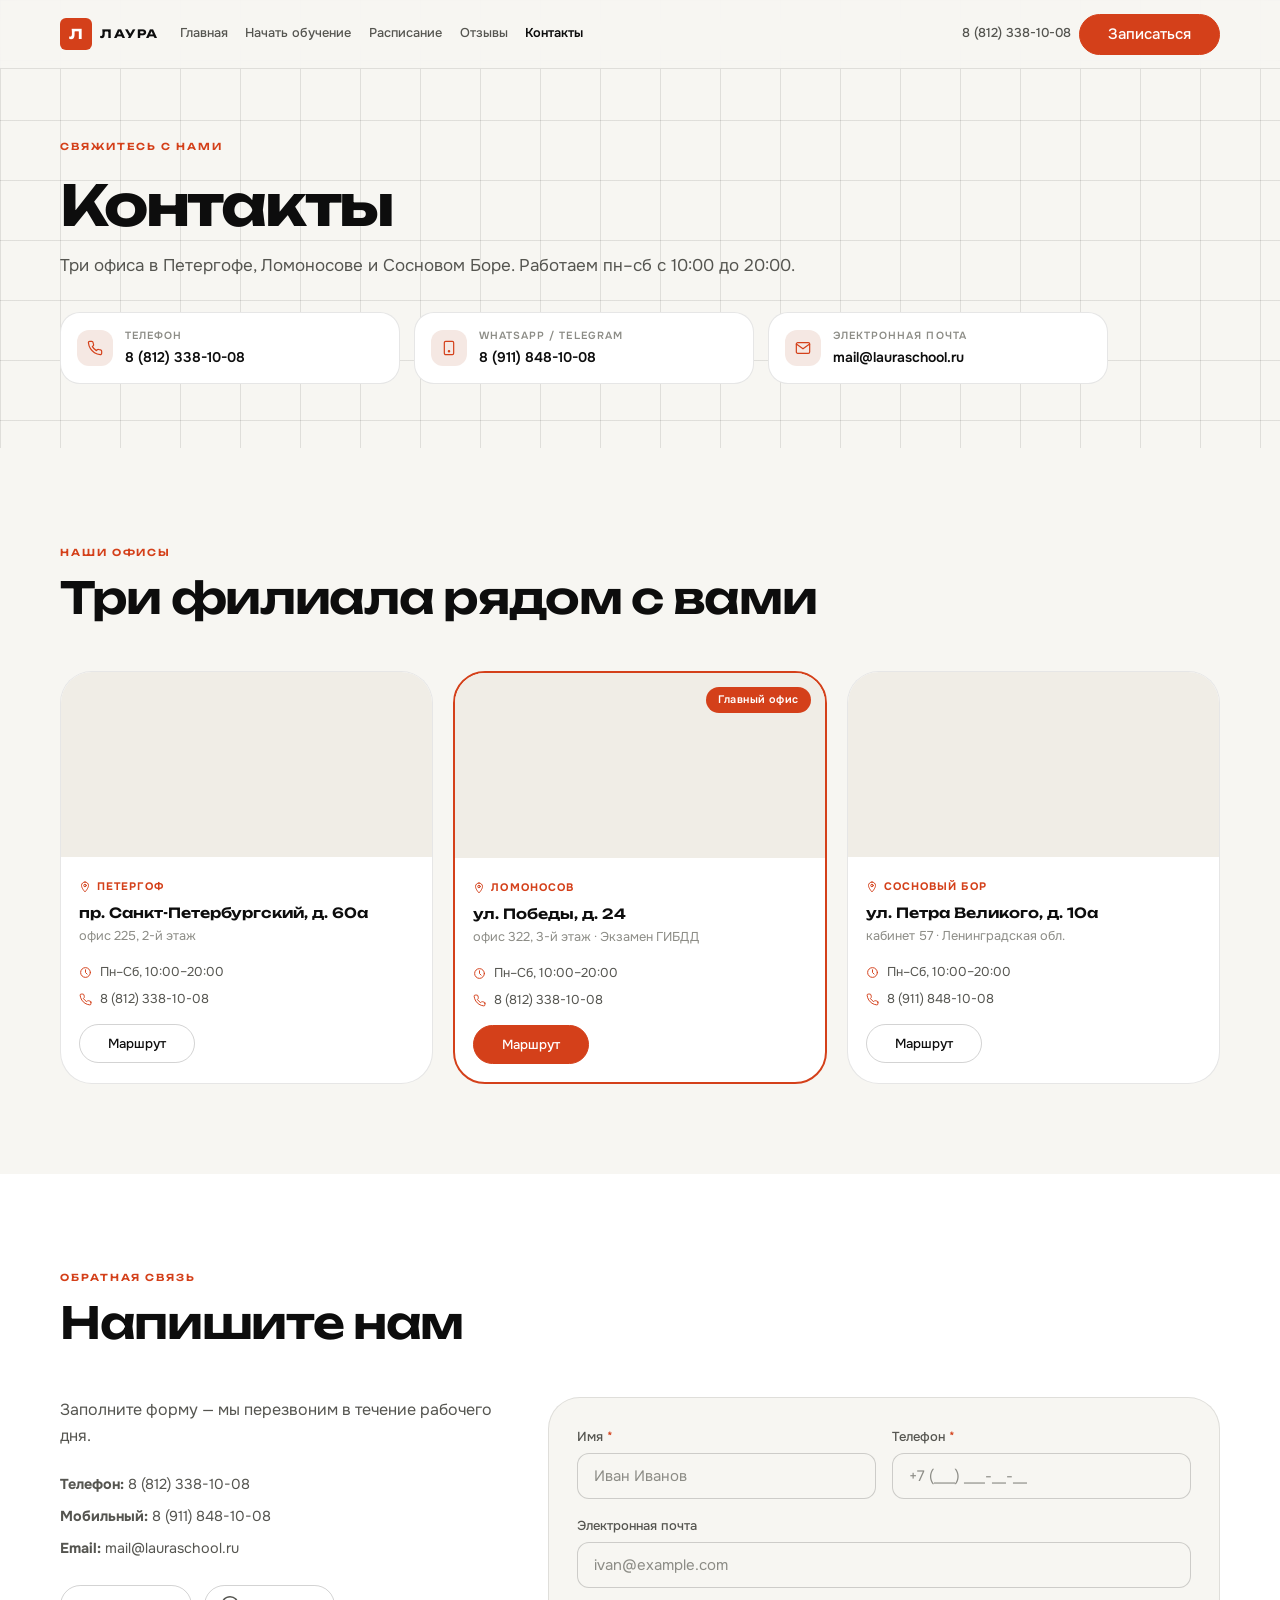
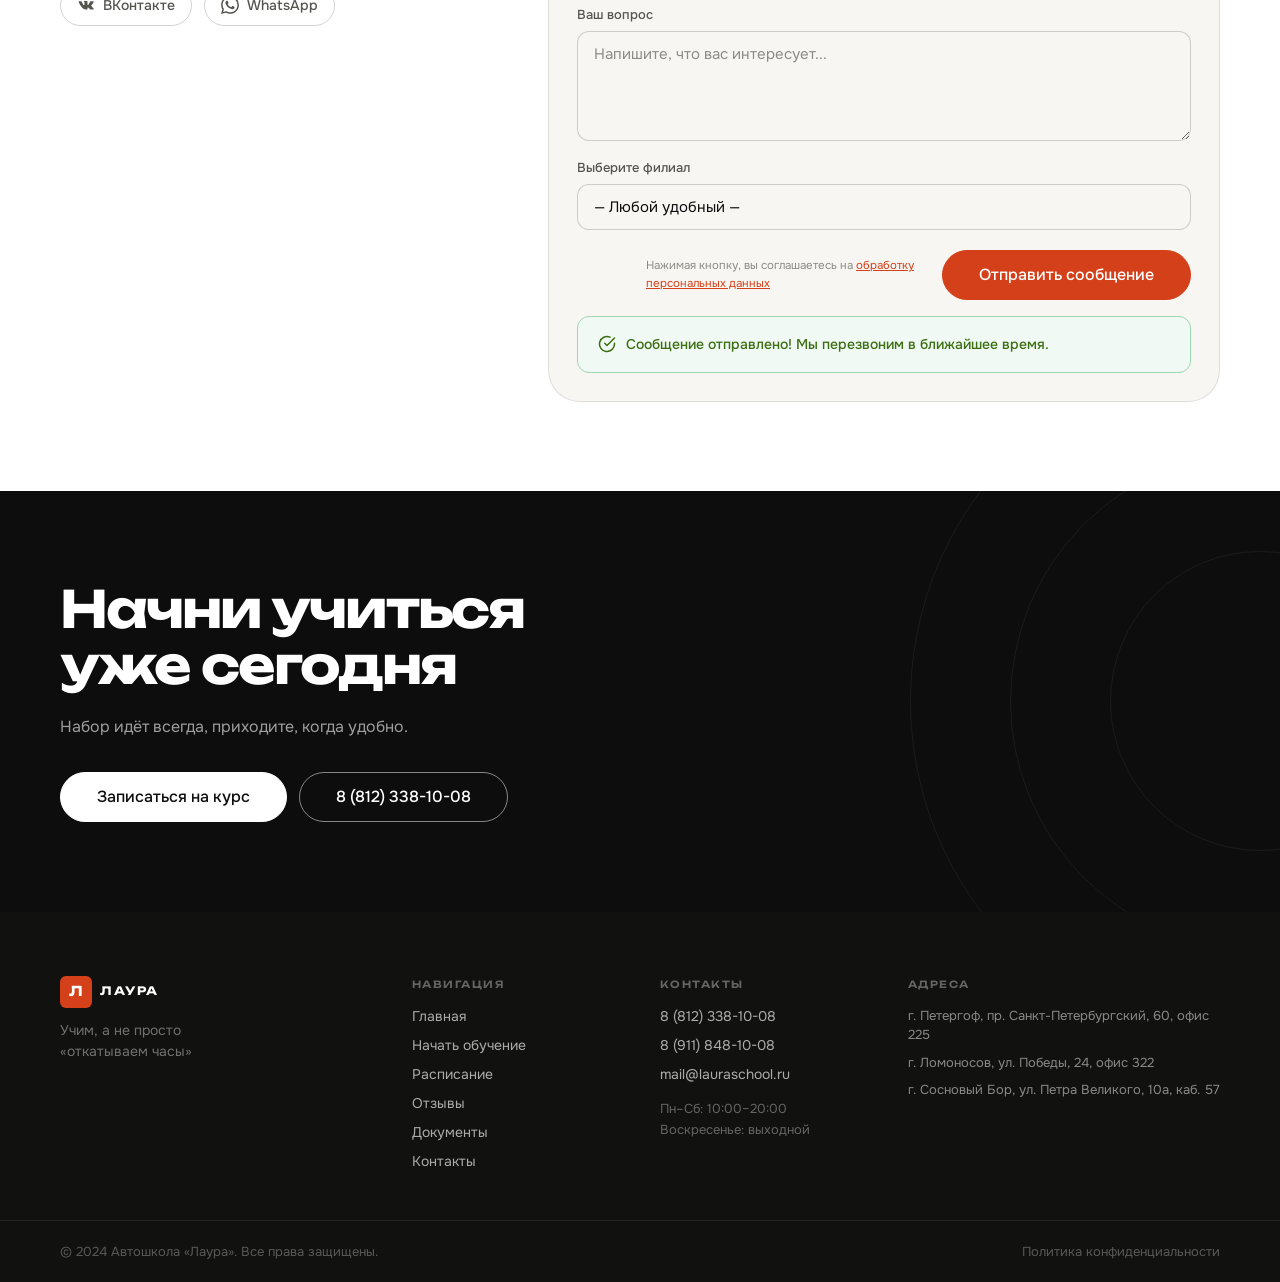
==== commit b37ecf7e: "some changes" ====
--- a/contacts.html
+++ b/contacts.html
@@ -162,6 +162,15 @@
                 <label class="field__lbl" for="cf-msg">Ваш вопрос</label>
                 <textarea class="field__inp field__area" id="cf-msg" name="message" placeholder="Напишите, что вас интересует..." rows="4"></textarea>
               </div>
+              <div class="field">
+                <label class="field__lbl" for="cf-branch">Выберите филиал</label>
+                <select class="field__inp" id="cf-branch" name="branch">
+                  <option value="">— Любой удобный —</option>
+                  <option value="peterhof">Петергоф — пр. Санкт-Петербургский, 60</option>
+                  <option value="lomonosov">Ломоносов — ул. Победы, 24</option>
+                  <option value="sosnovy-bor">Сосновый Бор — ул. Петра Великого, 10а</option>
+                </select>
+              </div>
             </div>
             <div class="contact-form__footer">
               <p class="modal__privacy" style="text-align:left;max-width:280px">Нажимая кнопку, вы соглашаетесь на <a href="http://www.lauraschool.ru/img/documents/privat-policy.pdf" target="_blank">обработку персональных данных</a></p>
@@ -179,7 +188,7 @@
       <div class="container cta__inner">
         <div class="cta__body">
           <h2 class="cta__title">Начни учиться<br>уже сегодня</h2>
-          <p class="cta__text">Новая группа стартует в начале и конце каждого месяца. Пробное занятие — бесплатно.</p>
+          <p class="cta__text">Набор идёт всегда, приходите, когда удобно.</p>
           <div class="cta__btns">
             <button class="btn btn--white btn--large" onclick="openModal()">Записаться на курс</button>
             <a href="tel:88123381008" class="btn btn--outline-white btn--large">8 (812) 338-10-08</a>
@@ -263,6 +272,15 @@
             <option value="A">Категория A (мотоцикл)</option>
           </select>
         </div>
+        <div class="field">
+          <label class="field__lbl" for="m-branch">Выберите филиал</label>
+          <select class="field__inp" id="m-branch" name="branch">
+            <option value="">— Любой удобный —</option>
+            <option value="peterhof">Петергоф — пр. Санкт-Петербургский, 60</option>
+            <option value="lomonosov">Ломоносов — ул. Победы, 24</option>
+            <option value="sosnovy-bor">Сосновый Бор — ул. Петра Великого, 10а</option>
+          </select>
+        </div>
         <button type="submit" class="btn btn--primary btn--full">Отправить заявку</button>
         <p class="modal__privacy">Нажимая кнопку, вы соглашаетесь на <a href="http://www.lauraschool.ru/img/documents/privat-policy.pdf" target="_blank">обработку персональных данных</a></p>
       </form>
--- a/style/main.css
+++ b/style/main.css
@@ -740,3 +740,38 @@
   .stat-card__num { font-size: 1.375rem; }
   .doc-img-grid { grid-template-columns: 1fr; }
 }
+
+/* ── YANDEX REVIEWS CARDS ── */
+.ya-reviews-grid {
+  display: grid;
+  grid-template-columns: repeat(3, 1fr);
+  gap: 1.5rem;
+}
+.ya-card {
+  background: var(--surface);
+  border: 1px solid var(--bd);
+  border-radius: var(--r-xl);
+  padding: 1.75rem;
+  display: flex;
+  flex-direction: column;
+  gap: 1.25rem;
+  transition: box-shadow var(--ease), transform var(--ease);
+}
+.ya-card:hover { box-shadow: var(--sh-hover); transform: translateY(-3px); }
+.ya-card__header { display: flex; align-items: center; gap: .875rem; }
+.ya-card__icon {
+  width: 44px; height: 44px; flex-shrink: 0;
+  background: #fff5f3; border-radius: var(--r-md);
+  display: flex; align-items: center; justify-content: center;
+  border: 1px solid rgba(252,63,29,.15);
+}
+.ya-card__city { font-family: var(--fh); font-size: .9375rem; font-weight: 700; color: var(--tx1); }
+.ya-card__addr { font-size: .8125rem; color: var(--tx3); margin-top: .125rem; }
+.ya-card__btn  { margin-top: auto; justify-content: center; }
+
+@media (max-width: 860px) {
+  .ya-reviews-grid { grid-template-columns: 1fr; }
+}
+@media (max-width: 640px) {
+  .ya-reviews-grid { grid-template-columns: 1fr; }
+}
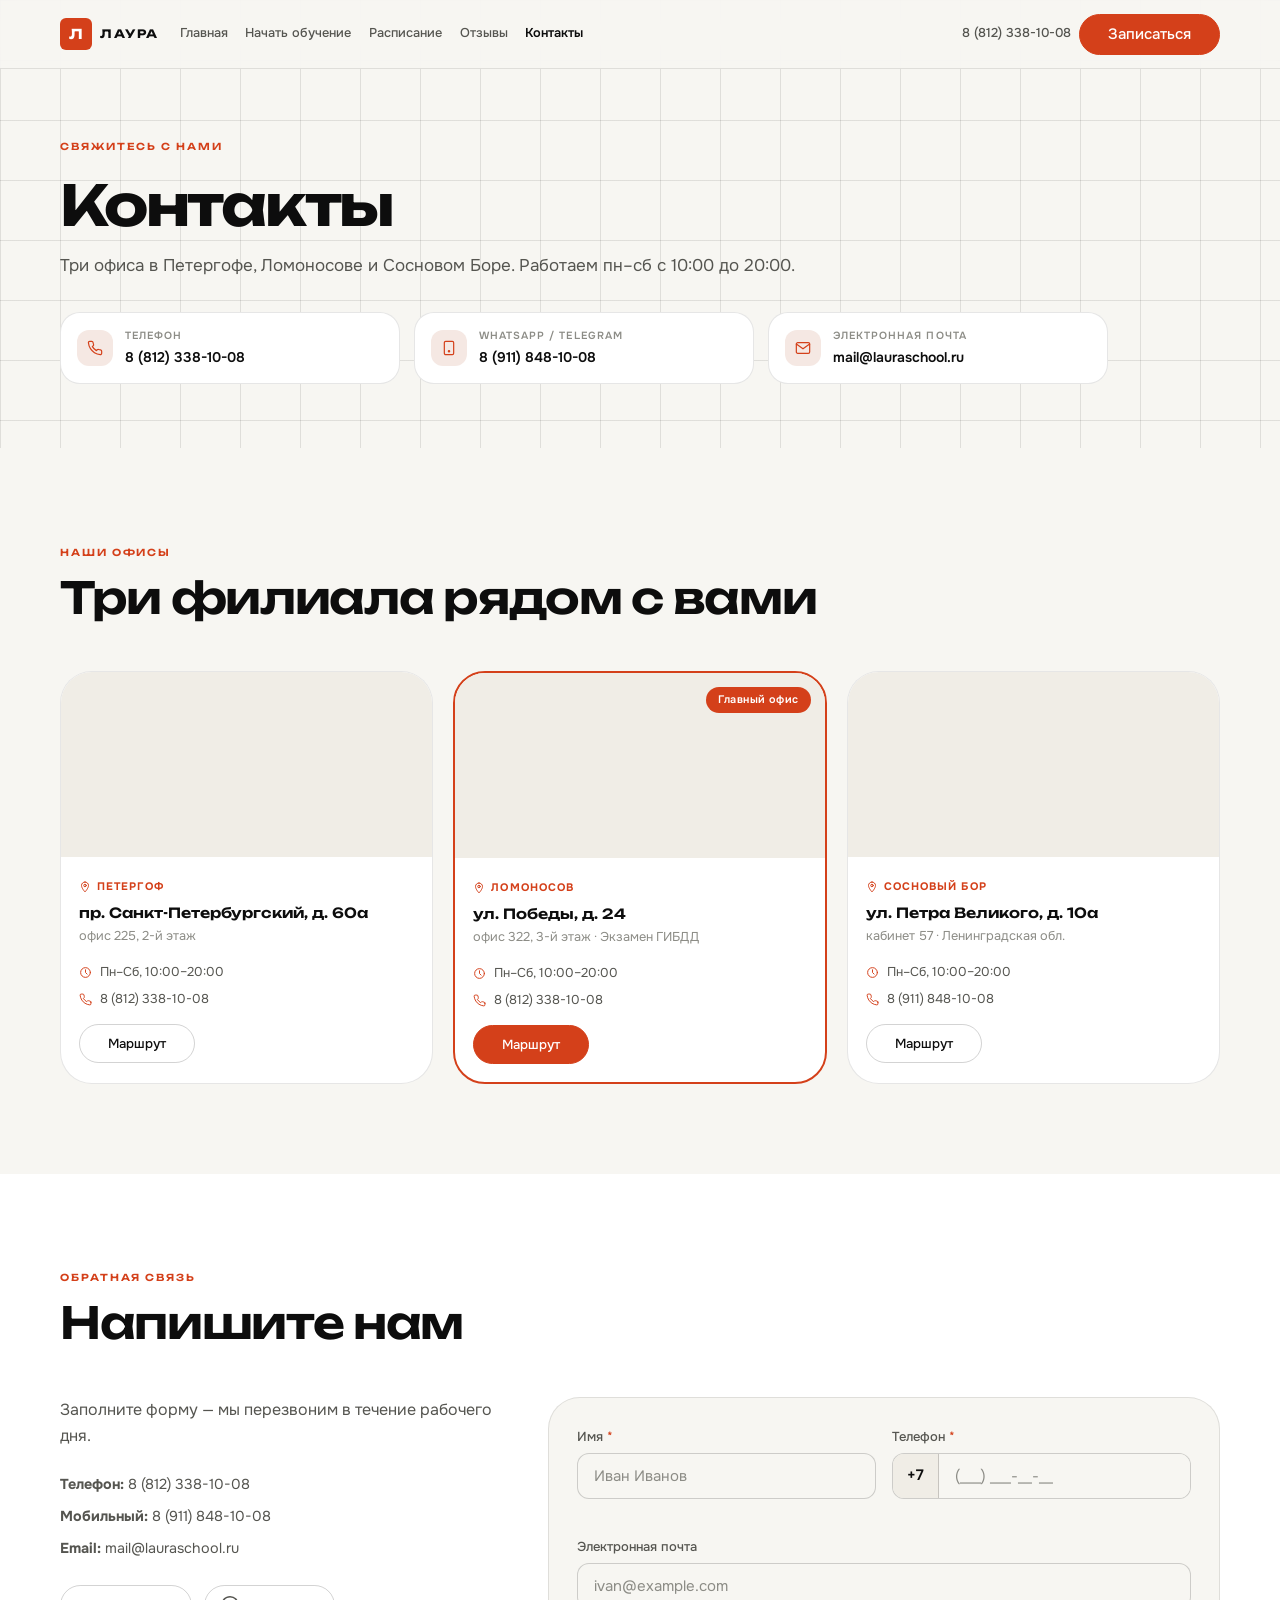
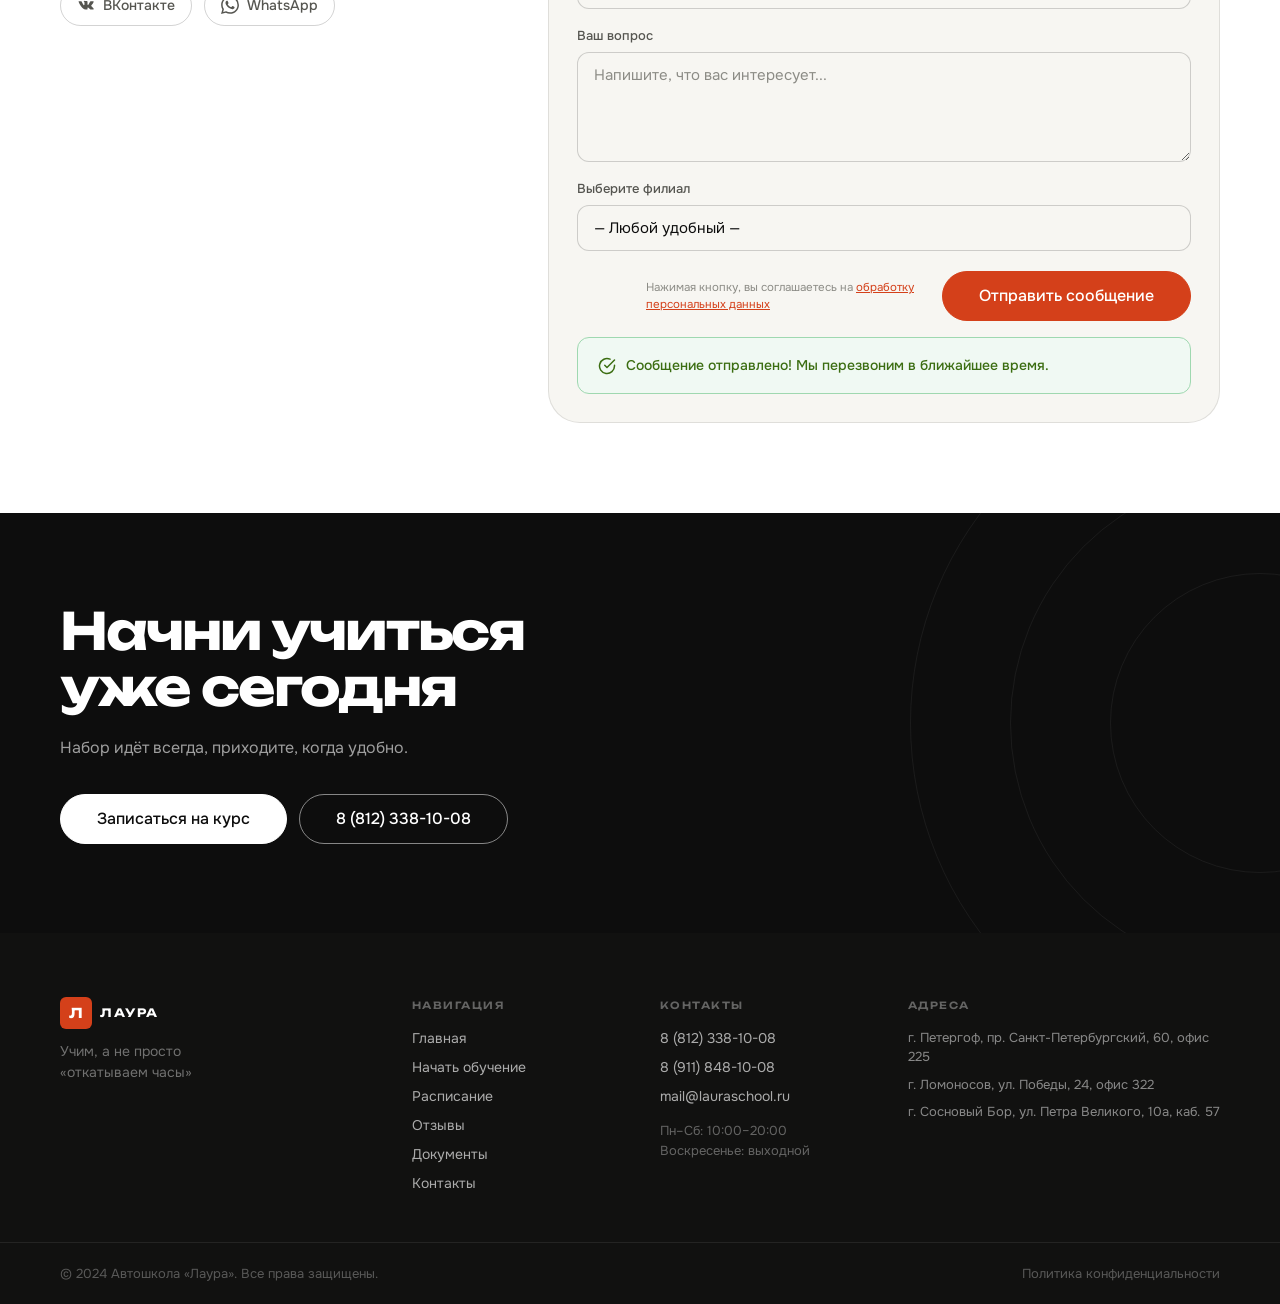
==== commit ff5aa4a6: "update index + documents" ====
--- a/contacts.html
+++ b/contacts.html
@@ -151,7 +151,12 @@
                 </div>
                 <div class="field">
                   <label class="field__lbl" for="cf-phone">Телефон <span class="field__req">*</span></label>
-                  <input class="field__inp" type="tel" id="cf-phone" name="phone" placeholder="+7 (___) ___-__-__" required autocomplete="tel">
+                  <div class="phone-wrap">
+                    <span class="phone-prefix">+7</span>
+                    <input class="field__inp phone-inp" type="tel" id="cf-phone" name="phone"
+                      placeholder="(___) ___-__-__" maxlength="15" autocomplete="tel" required>
+                  </div>
+                  <span class="field__err" id="cf-phone-err"></span>
                 </div>
               </div>
               <div class="field">
@@ -258,12 +263,18 @@
       <p class="modal__sub">Оставьте заявку — мы перезвоним в ближайшее время</p>
       <form class="modal__form" onsubmit="submitForm(event)" novalidate>
         <div class="field">
-          <label class="field__lbl" for="m-name">Ваше имя</label>
+          <label class="field__lbl" for="m-name">Ваше имя <span class="field__req">*</span></label>
           <input class="field__inp" type="text" id="m-name" name="name" placeholder="Иван Иванов" required autocomplete="name">
+          <span class="field__err" id="m-name-err"></span>
         </div>
         <div class="field">
-          <label class="field__lbl" for="m-phone">Номер телефона</label>
-          <input class="field__inp" type="tel" id="m-phone" name="phone" placeholder="+7 (___) ___-__-__" required autocomplete="tel">
+          <label class="field__lbl" for="m-phone">Номер телефона <span class="field__req">*</span></label>
+          <div class="phone-wrap">
+            <span class="phone-prefix">+7</span>
+            <input class="field__inp phone-inp" type="tel" id="m-phone" name="phone"
+              placeholder="(___) ___-__-__" maxlength="15" autocomplete="tel" required>
+          </div>
+          <span class="field__err" id="m-phone-err"></span>
         </div>
         <div class="field">
           <label class="field__lbl" for="m-cat">Категория</label>
--- a/style/main.css
+++ b/style/main.css
@@ -775,3 +775,111 @@
 @media (max-width: 640px) {
   .ya-reviews-grid { grid-template-columns: 1fr; }
 }
+
+/* ── PHONE FIELD WITH +7 PREFIX ── */
+.phone-wrap {
+  display: flex;
+  align-items: stretch;
+  border: 1.5px solid var(--bd-md);
+  border-radius: var(--r-md);
+  overflow: hidden;
+  transition: border-color var(--ease), box-shadow var(--ease);
+  background: var(--bg);
+}
+.phone-wrap:focus-within {
+  border-color: var(--accent);
+  box-shadow: 0 0 0 3px rgba(212,64,26,.12);
+}
+.phone-prefix {
+  display: flex;
+  align-items: center;
+  padding: 0 .875rem;
+  background: var(--surface-alt);
+  font-family: var(--fb);
+  font-size: .9375rem;
+  font-weight: 600;
+  color: var(--tx1);
+  border-right: 1.5px solid var(--bd-md);
+  white-space: nowrap;
+  user-select: none;
+}
+.phone-inp {
+  border: none !important;
+  border-radius: 0 !important;
+  box-shadow: none !important;
+  flex: 1;
+  min-width: 0;
+}
+.phone-inp:focus { box-shadow: none !important; }
+
+/* Field error message */
+.field__err {
+  display: block;
+  font-size: .75rem;
+  color: #c0392b;
+  margin-top: .25rem;
+  min-height: 1em;
+  font-weight: 500;
+}
+
+/* Highlight invalid field */
+.field__inp--err,
+.phone-wrap--err {
+  border-color: #e74c3c !important;
+  box-shadow: 0 0 0 3px rgba(231,76,60,.12) !important;
+}
+
+/* ── YANDEX REVIEWS WIDGET CARDS ── */
+.ya-reviews-grid {
+  display: grid;
+  grid-template-columns: repeat(3, 1fr);
+  gap: 1.5rem;
+}
+.ya-card {
+  background: var(--surface);
+  border: 1px solid var(--bd);
+  border-radius: var(--r-xl);
+  overflow: hidden;
+  display: flex;
+  flex-direction: column;
+  transition: box-shadow var(--ease), transform var(--ease);
+}
+.ya-card:hover { box-shadow: var(--sh-hover); transform: translateY(-3px); }
+.ya-card__header {
+  display: flex;
+  align-items: center;
+  gap: .875rem;
+  padding: 1.25rem 1.25rem .875rem;
+}
+.ya-card__icon {
+  width: 40px; height: 40px; flex-shrink: 0;
+  background: #fff5f3; border-radius: var(--r-md);
+  display: flex; align-items: center; justify-content: center;
+  border: 1px solid rgba(252,63,29,.15);
+}
+.ya-card__city { font-family: var(--fh); font-size: .875rem; font-weight: 700; color: var(--tx1); }
+.ya-card__addr { font-size: .75rem; color: var(--tx3); margin-top: .125rem; }
+.ya-card__iframe-wrap { flex: 1; position: relative; min-height: 360px; }
+.ya-card__iframe-wrap iframe { display: block; width: 100%; height: 100%; min-height: 360px; border: 0; }
+.ya-card__link {
+  display: flex;
+  align-items: center;
+  justify-content: center;
+  gap: .5rem;
+  padding: .875rem 1.25rem;
+  background: var(--bg);
+  border-top: 1px solid var(--bd);
+  font-size: .8125rem;
+  font-weight: 600;
+  color: var(--accent);
+  transition: background var(--ease);
+  text-decoration: none;
+}
+.ya-card__link:hover { background: var(--accent-lt); }
+.ya-card__link svg { flex-shrink: 0; }
+
+@media (max-width: 860px) {
+  .ya-reviews-grid { grid-template-columns: 1fr; }
+  .ya-card__iframe-wrap { min-height: 320px; }
+  .ya-card__iframe-wrap iframe { min-height: 320px; }
+}
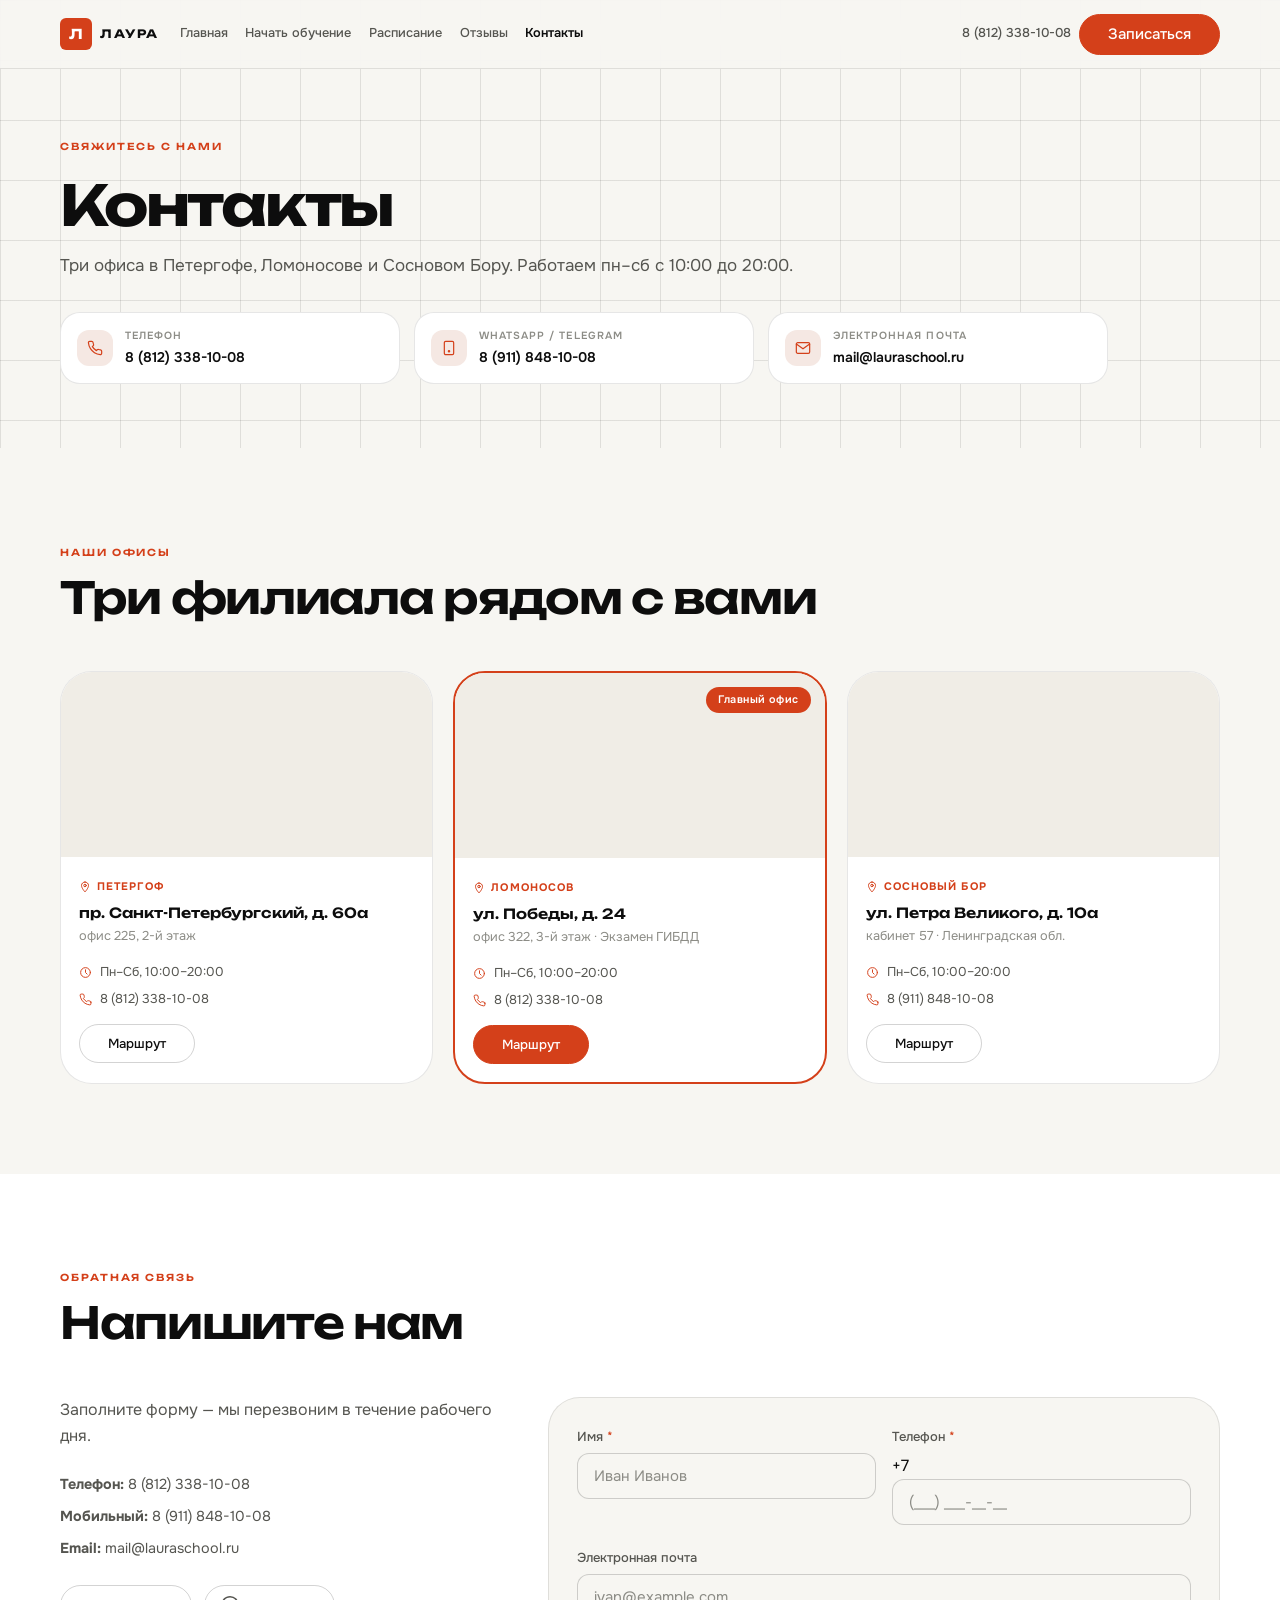
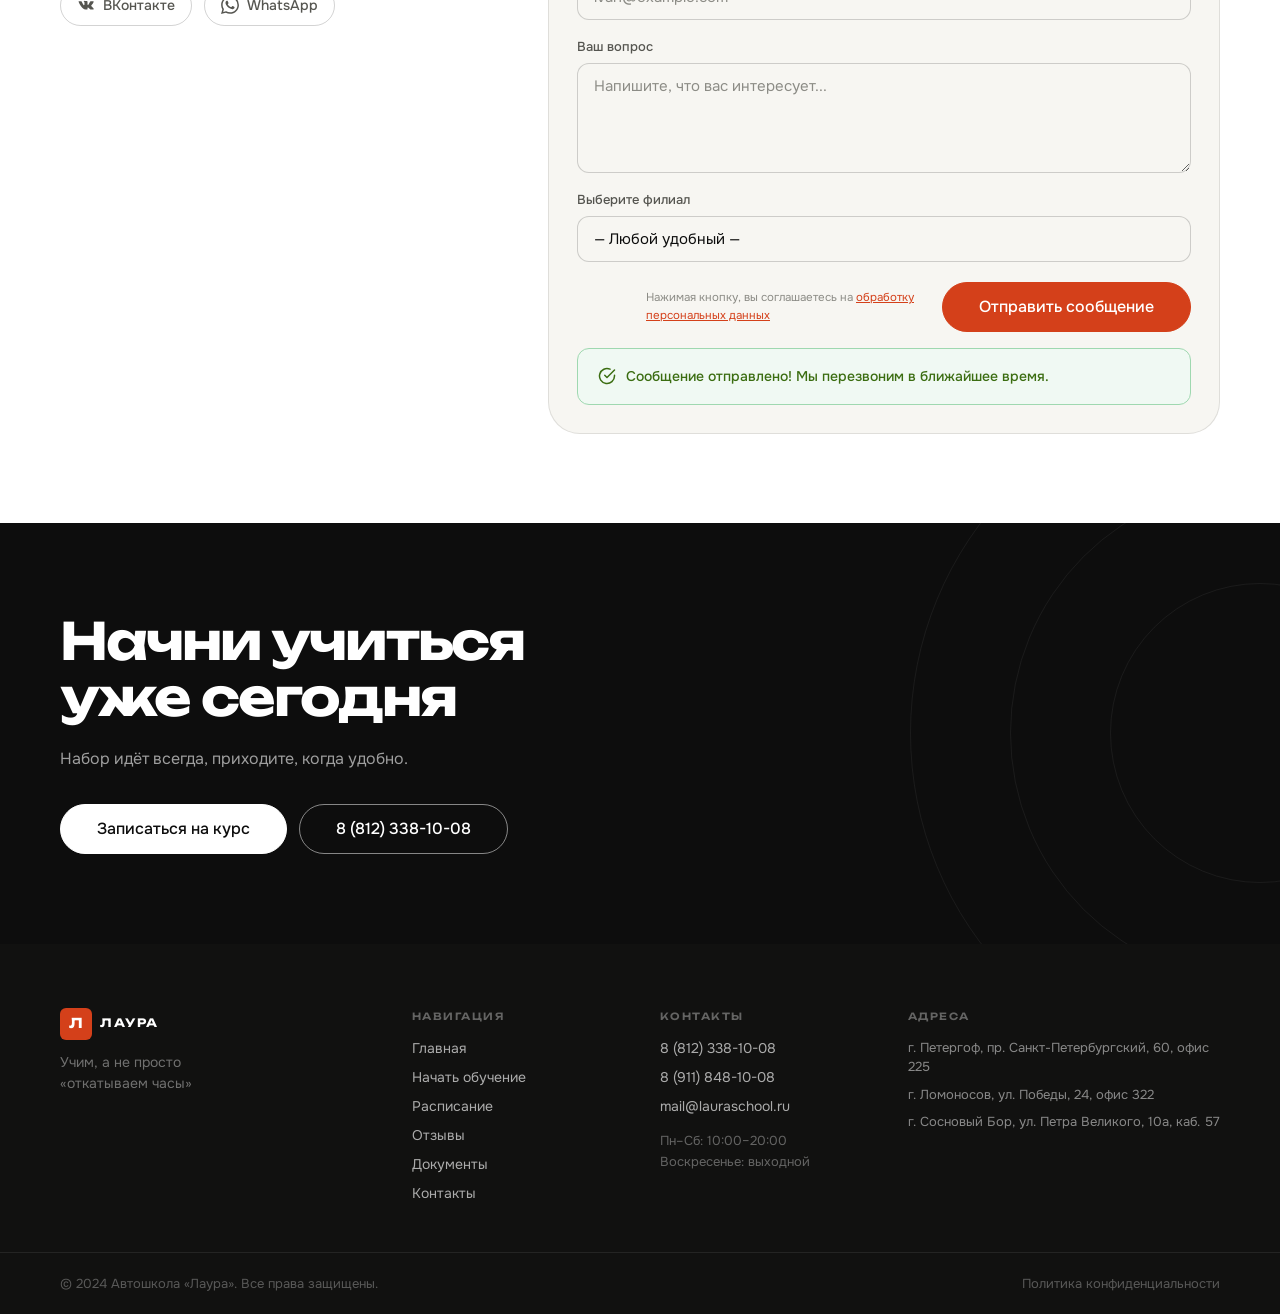
==== commit 68563e9b: "actual version" ====
--- a/contacts.html
+++ b/contacts.html
@@ -54,7 +54,7 @@
       <div class="container pg-hero__wrap">
         <span class="section__label">Свяжитесь с нами</span>
         <h1 class="pg-hero__title">Контакты</h1>
-        <p class="pg-hero__sub">Три офиса в Петергофе, Ломоносове и Сосновом Боре. Работаем пн–сб с 10:00 до 20:00.</p>
+        <p class="pg-hero__sub">Три офиса в Петергофе, Ломоносове и Сосновом Бору. Работаем пн–сб с 10:00 до 20:00.</p>
         <div class="contacts-quick">
           <a href="tel:88123381008" class="cq-item">
             <div class="cq-item__ico"><svg width="16" height="16" viewBox="0 0 24 24" fill="none" stroke="currentColor" stroke-width="1.8" stroke-linecap="round"><path d="M22 16.92v3a2 2 0 01-2.18 2A19.79 19.79 0 0111.19 19a19.5 19.5 0 01-6-6A19.79 19.79 0 012.12 4.18 2 2 0 014.11 2h3a2 2 0 012 1.72c.127.96.361 1.903.7 2.81a2 2 0 01-.45 2.11L8.09 9.91a16 16 0 006 6l1.27-1.27a2 2 0 012.11-.45 12.84 12.84 0 002.81.7A2 2 0 0122 17z"/></svg></div>
@@ -178,7 +178,7 @@
               </div>
             </div>
             <div class="contact-form__footer">
-              <p class="modal__privacy" style="text-align:left;max-width:280px">Нажимая кнопку, вы соглашаетесь на <a href="http://www.lauraschool.ru/img/documents/privat-policy.pdf" target="_blank">обработку персональных данных</a></p>
+              <p class="modal__privacy" style="text-align:left;max-width:280px">Нажимая кнопку, вы соглашаетесь на <a href="img/documents/privat-policy.pdf" target="_blank">обработку персональных данных</a></p>
               <button type="submit" class="btn btn--primary btn--large">Отправить сообщение</button>
             </div>
             <div class="form-success" id="contactSuccess" hidden>
@@ -250,10 +250,11 @@
     <div class="footer__bot">
       <div class="container">
         <p>© 2024 Автошкола «Лаура». Все права защищены.</p>
-        <a href="http://www.lauraschool.ru/img/documents/privat-policy.pdf" target="_blank" rel="noopener">Политика конфиденциальности</a>
+        <a href="img/documents/privat-policy.pdf" target="_blank" rel="noopener">Политика конфиденциальности</a>
       </div>
     </div>
   </footer>
+  <!-- MODAL -->
   <div class="modal-overlay" id="modalOverlay" aria-hidden="true" role="dialog" aria-modal="true" aria-label="Запись на курс">
     <div class="modal">
       <button class="modal__close" onclick="closeModal()" aria-label="Закрыть">
@@ -263,12 +264,15 @@
       <p class="modal__sub">Оставьте заявку — мы перезвоним в ближайшее время</p>
       <form class="modal__form" onsubmit="submitForm(event)" novalidate>
         <div class="field">
-          <label class="field__lbl" for="m-name">Ваше имя <span class="field__req">*</span></label>
+          <label class="field__lbl" for="m-name">Ваше имя</label>
           <input class="field__inp" type="text" id="m-name" name="name" placeholder="Иван Иванов" required autocomplete="name">
+          <!-- FIX: добавлен элемент для вывода ошибки имени -->
           <span class="field__err" id="m-name-err"></span>
         </div>
         <div class="field">
-          <label class="field__lbl" for="m-phone">Номер телефона <span class="field__req">*</span></label>
+          <label class="field__lbl" for="m-phone">Номер телефона</label>
+          <!-- FIX: добавлен phone-wrap с префиксом +7, маска работает
+               так же как в контактной форме, getFullPhone() корректен -->
           <div class="phone-wrap">
             <span class="phone-prefix">+7</span>
             <input class="field__inp phone-inp" type="tel" id="m-phone" name="phone"
@@ -293,7 +297,7 @@
           </select>
         </div>
         <button type="submit" class="btn btn--primary btn--full">Отправить заявку</button>
-        <p class="modal__privacy">Нажимая кнопку, вы соглашаетесь на <a href="http://www.lauraschool.ru/img/documents/privat-policy.pdf" target="_blank">обработку персональных данных</a></p>
+        <p class="modal__privacy">Нажимая кнопку, вы соглашаетесь на <a href="img/documents/privat-policy.pdf" target="_blank">обработку персональных данных</a></p>
       </form>
     </div>
   </div>
--- a/style/main.css
+++ b/style/main.css
@@ -775,111 +775,3 @@
 @media (max-width: 640px) {
   .ya-reviews-grid { grid-template-columns: 1fr; }
 }
-
-/* ── PHONE FIELD WITH +7 PREFIX ── */
-.phone-wrap {
-  display: flex;
-  align-items: stretch;
-  border: 1.5px solid var(--bd-md);
-  border-radius: var(--r-md);
-  overflow: hidden;
-  transition: border-color var(--ease), box-shadow var(--ease);
-  background: var(--bg);
-}
-.phone-wrap:focus-within {
-  border-color: var(--accent);
-  box-shadow: 0 0 0 3px rgba(212,64,26,.12);
-}
-.phone-prefix {
-  display: flex;
-  align-items: center;
-  padding: 0 .875rem;
-  background: var(--surface-alt);
-  font-family: var(--fb);
-  font-size: .9375rem;
-  font-weight: 600;
-  color: var(--tx1);
-  border-right: 1.5px solid var(--bd-md);
-  white-space: nowrap;
-  user-select: none;
-}
-.phone-inp {
-  border: none !important;
-  border-radius: 0 !important;
-  box-shadow: none !important;
-  flex: 1;
-  min-width: 0;
-}
-.phone-inp:focus { box-shadow: none !important; }
-
-/* Field error message */
-.field__err {
-  display: block;
-  font-size: .75rem;
-  color: #c0392b;
-  margin-top: .25rem;
-  min-height: 1em;
-  font-weight: 500;
-}
-
-/* Highlight invalid field */
-.field__inp--err,
-.phone-wrap--err {
-  border-color: #e74c3c !important;
-  box-shadow: 0 0 0 3px rgba(231,76,60,.12) !important;
-}
-
-/* ── YANDEX REVIEWS WIDGET CARDS ── */
-.ya-reviews-grid {
-  display: grid;
-  grid-template-columns: repeat(3, 1fr);
-  gap: 1.5rem;
-}
-.ya-card {
-  background: var(--surface);
-  border: 1px solid var(--bd);
-  border-radius: var(--r-xl);
-  overflow: hidden;
-  display: flex;
-  flex-direction: column;
-  transition: box-shadow var(--ease), transform var(--ease);
-}
-.ya-card:hover { box-shadow: var(--sh-hover); transform: translateY(-3px); }
-.ya-card__header {
-  display: flex;
-  align-items: center;
-  gap: .875rem;
-  padding: 1.25rem 1.25rem .875rem;
-}
-.ya-card__icon {
-  width: 40px; height: 40px; flex-shrink: 0;
-  background: #fff5f3; border-radius: var(--r-md);
-  display: flex; align-items: center; justify-content: center;
-  border: 1px solid rgba(252,63,29,.15);
-}
-.ya-card__city { font-family: var(--fh); font-size: .875rem; font-weight: 700; color: var(--tx1); }
-.ya-card__addr { font-size: .75rem; color: var(--tx3); margin-top: .125rem; }
-.ya-card__iframe-wrap { flex: 1; position: relative; min-height: 360px; }
-.ya-card__iframe-wrap iframe { display: block; width: 100%; height: 100%; min-height: 360px; border: 0; }
-.ya-card__link {
-  display: flex;
-  align-items: center;
-  justify-content: center;
-  gap: .5rem;
-  padding: .875rem 1.25rem;
-  background: var(--bg);
-  border-top: 1px solid var(--bd);
-  font-size: .8125rem;
-  font-weight: 600;
-  color: var(--accent);
-  transition: background var(--ease);
-  text-decoration: none;
-}
-.ya-card__link:hover { background: var(--accent-lt); }
-.ya-card__link svg { flex-shrink: 0; }
-
-@media (max-width: 860px) {
-  .ya-reviews-grid { grid-template-columns: 1fr; }
-  .ya-card__iframe-wrap { min-height: 320px; }
-  .ya-card__iframe-wrap iframe { min-height: 320px; }
-}
